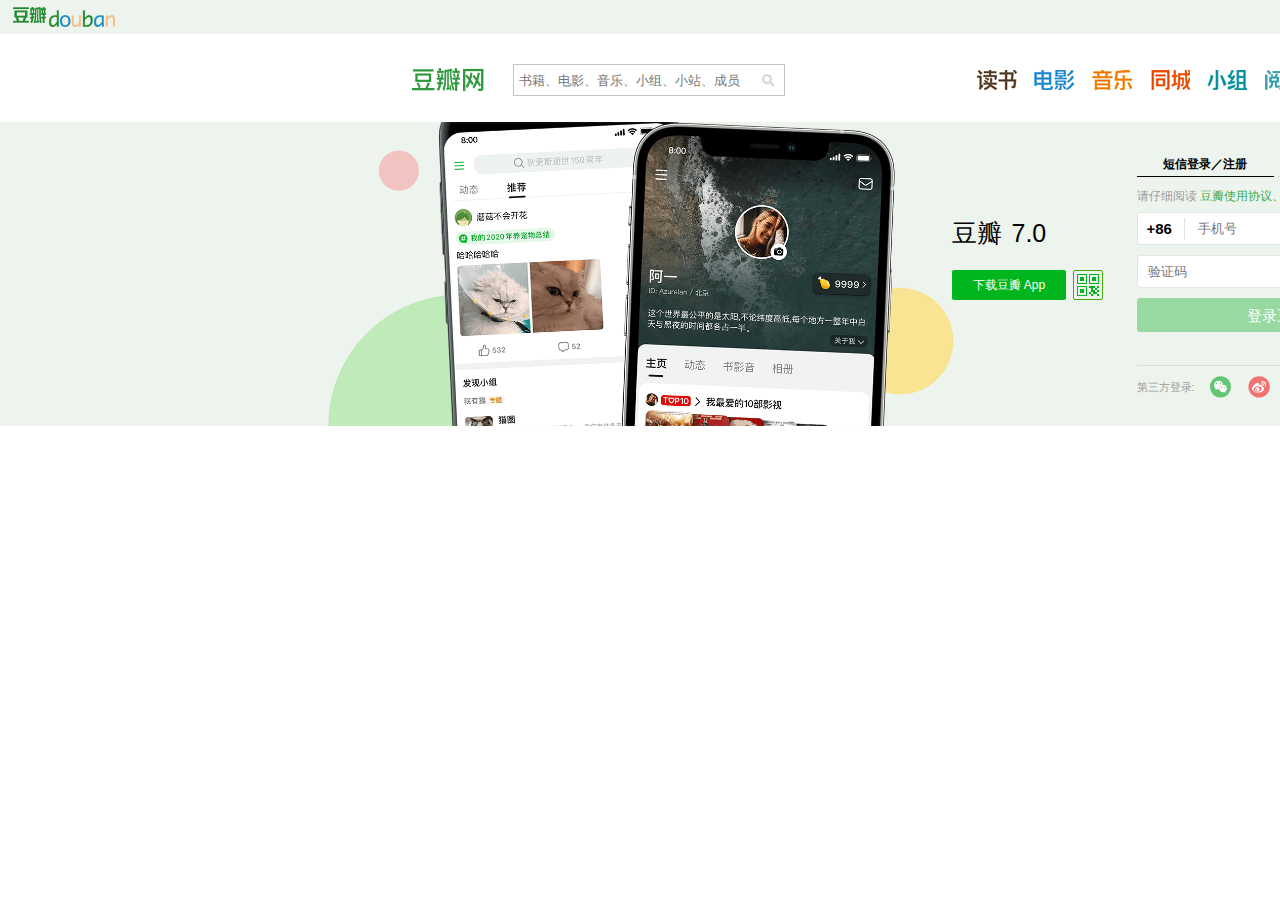
==== 项目/豆瓣首页/index.html @ 43b9331f "moved location of project files" ====
<!DOCTYPE html>
<html lang="en">
<head>
    <meta charset="UTF-8">
    <meta name="viewport" content="width=device-width, initial-scale=1.0">
    <title>豆瓣</title>
    <link rel="stylesheet" href="./css/reset.css">
    <link rel="stylesheet" href="./css/index.css">
    <link rel="icon" type="image/x-icon" href="./favicon.ico">
</head>
<body>
    <!-- header banner -->
    <header class="header clearfix">
        <div class="title-container">
            <h1 class="title">
                <span class="page-title">豆瓣</span>
                <a href=""></a>
            </h1>
        </div>

        <div class="utils">
            <div class="site-name"></div>

            <div class="searchbar">
                <form class="searchbox">
                    <input type="text" placeholder="书籍、电影、音乐、小组、小站、成员">
                    <button type="submit"></button>
                </form>
            </div>

            <div class="navbar">
                <nav class="nav">
                    <ul>
                        <li><a href="">读书</a></li>
                        <li><a href="">电影</a></li>
                        <li><a href="">音乐</a></li>
                        <li><a href="">同城</a></li>
                        <li><a href="">小组</a></li>
                        <li><a href="">阅读</a></li>
                        <li><a href="">FM</a></li>
                        <li><a href="">时间</a></li>
                        <li><a href="">豆品</a></li>
                    </ul>
                </nav>
            </div>
        </div>
    </header>
    
    <main class="main">
        <div class="accounts">
            <div class="container">
                <div class="entry input"> <!-- div.entry.input | div.entry.qr -->
                    <div class="login">
                        <div class="qrcode">
                            <header>
                                <a href="" class="">二维码登录</a>
                                <div class="toggle"></div>
                            </header>
                            <img src="./img/qr_login.png" alt="f">
                            <p>请打开豆瓣 App 扫一扫 或 <a>短信登录验证</a></p>
                        </div>
                        
                        <!-- choose selected -->
                        <a href="" class="selected sms login-method">短信登录／注册</a>
                        <a href="" class="pwd login-method">密码登录</a>
                        <div class="toggle"></div>

                        <form class="accounts-form">
                            <a href="" class="toc">请仔细阅读 <span>豆瓣使用协议、豆瓣个人信息保护政策</span></a>
                            
                            <div class="phone-container">
                                <input class="phone" type="text" placeholder="手机号">
                                <span>+86</span>
                            </div>

                            <div class="code-container">
                                <input type="text" class="code" placeholder="验证码">
                                <a class="get-code">获取验证码</a>
                            </div>

                            <button type="submit" class="submit"> <!-- submit.active | submit -->
                                登录豆瓣
                            </button>

                            <a href="" class="code-trouble">收不到验证码</a>
                        </form>

                        <span class="third-party-methods">第三方登录: </span>
                        <a href="" class="wechat third-party"></a>
                        <a href="" class="sina third-party"></a>
                    </div>
                </div>

                <div class="download">
                    <h2>豆瓣<span>7.0</span></h2>
                    <div class="download-buttons">
                        <a href="" class="download-link">下载豆瓣 App</a>
                        <span class="download-qr"></span>
                        <div class="download-info">
                            <img src="./img/download_qr_expand.png" alt="">
                            <p>iOS / Android 扫码直接下载</p>
                        </div>
                    </div>
                </div>
            </div>
        </div>
    </main>
</body>
</html>
---- 项目/豆瓣首页/css/index.css ----
body {
    font-family: Helvetica, Arial, "Hiragino Sans GB", "Microsoft YaHei", "WenQuanYi Micro Hei", sans-serif;
}

.clearfix::after {
    content: "";
    display: block;
    clear: both;
}

.header .title-container {
    background: rgb(237, 244, 237);
    padding: 7px 13px;
}

.header .title {
    width: 102px;
    height: 20px;
    background: url("../img/logo.png") no-repeat 0 0/contain;
}

.header .title .page-title {
    display: none;
}

.header .utils {
    margin: 25px 411.5px;
    width: 1080px;
    height: 32.891px;
    margin-top: 30px;
}

.header .utils > div {
    display: inline-block;
}

.header .utils .site-name {
    background: url("../img/sitename.png") no-repeat 0 0/contain;
    width: 73px;
    height: 24px;
    margin: 4px 24px 0 0;
}

.header .utils .searchbar {
    border: 1px solid #c3c3c3;
    width: 272px;
    height: 32px;
    box-sizing: border-box;
    vertical-align: top;
}

.header .utils .searchbar .searchbox {
    position: relative;
}

.header .utils .searchbar .searchbox input {
    width: 240px;
    border: none;
    font-size: 13px;
    height: 20px;
    padding: 5px;
}

.header .utils .searchbar .searchbox button {
    background: url("../img/search_button.png") no-repeat center center;
    width: 30px;
    height: 30px;    
    display: inline-block;
    position: absolute;
    top: 0;
    right: 0;
}

.header .utils .navbar {
    float: right;
    width: 514.75px;
    height: 21px;
    margin-top: 6px;
}

.header .utils .navbar .nav li {
    display: inline-block;
    margin-right: 13.5px;
    width: 39.7px;
    height: 20px;
}

.header .utils .navbar .nav li a {
    display: inline-block;
    width: 40px;
    height: 20px;
    text-indent: -999999px;
}

.header .utils .navbar .nav li:nth-child(1) a {
    background: url("../img/nav_options.png") no-repeat 0 0/cover;
}

.header .utils .navbar .nav li:nth-child(2) a {
    background: url("../img/nav_options.png") no-repeat -60px 0/cover;
}

.header .utils .navbar .nav li:nth-child(3) a {
    background: url("../img/nav_options.png") no-repeat -120px 0/cover;
}

.header .utils .navbar .nav li:nth-child(4) a {
    background: url("../img/nav_options.png") no-repeat -299px 0/cover;
}

.header .utils .navbar .nav li:nth-child(5) a {
    background: url("../img/nav_options.png") no-repeat -180px 0/cover;
}

.header .utils .navbar .nav li:nth-child(6) a {
    background: url("../img/nav_options_read.png") no-repeat 0 0/cover;
}

.header .utils .navbar .nav li:nth-child(7) a {
    background: url("../img/nav_options.png") no-repeat -241px 0/cover;
}

.header .utils .navbar .nav li:nth-child(8) a {
    background: url("../img/nav_options_time.png") no-repeat 0 0/cover;
}

.header .utils .navbar .nav li:nth-child(9) a {
    width: 42px;
    background: url("../img/nav_options.png") no-repeat -421px 0/cover;
}

.main .accounts {
    background: url("../img/login_banner.jpg") no-repeat calc(50% - 305px) top/contain #edf4ed;
    width: 1903px;
    height: 304px;
}

.main .accounts > .container {
    width: 950px;
    height: 304px;
    margin: 0 auto;
    position: relative;
}

.main .accounts .container .entry {
    width: 300px;
    height: 300px;
    float: right;
    box-sizing: border-box;
    padding: 30px 10px;
    position: relative;
}

.main .accounts .container .entry .toggle {
    background: url("[data-uri]") no-repeat 0 0/contain;
    width: 30px;
    height: 30px;
    position: absolute;
    top: 10px;
    right: 10px;
    cursor: pointer;
}

.main .accounts .container .entry.qr .toggle {
    background-image: url("[data-uri]");
}

.main .accounts .container .entry .toggle:hover::before {
    content: "扫码登录";
    width: 53px;
    background: #f5faf9;
    border: 1px solid rgba(66,189,86,.3);
    border-radius: 3px;
    color: #666;
    font-size: 13px;
    height: 20px;
    line-height: 20px;
    padding: 3px 5px;
    position: absolute;
    right: 50px;
    top: 0;
}

.main .accounts .container .entry .toggle:hover::after {
    content: "";
    background: #f5faf9;
    border-right: 1px solid rgba(66,189,86,.3);
    border-top: 1px solid rgba(66,189,86,.3);
    height: 10px;
    position: absolute;
    right: 44px;
    top: 8px;
    transform: rotate(45deg);
    width: 10px;
}

.main .accounts .container .entry .login .login-method {
    font-size: 12px;
    line-height: 24px;
    display: inline-block;
    width: 137.5px;
    height: 24px;
    text-align: center;
    color: rgb(155, 155, 155);
    border-bottom: 1px solid rgb(219, 219, 219);
}

.main .accounts .container .entry .login .login-method.selected {
    font-weight: 600;
    color: black;
    border-color: black;
}

.main .accounts .container .entry .login .accounts-form {
    margin-top: 10px;
    border-bottom: 1px solid #ddd;
    margin-bottom: 10px;
}

.main .accounts .container .entry .login .accounts-form > * {
    margin-bottom: 10px;
}

.main .accounts .container .entry .login .accounts-form .toc {
    font-size: 12px;
    color: rgb(155, 155, 155);
    display: inline-block;
}

.main .accounts .container .entry .login .accounts-form .toc span {
    color: rgb(65, 172, 82);
}

.main .accounts .container .entry .login .accounts-form .phone-container,
.main .accounts .container .entry .login .accounts-form .code-container {
    position: relative;
}

.main .accounts .container .entry .login .accounts-form input {
    width: 280px;
    height: 33px;
    box-sizing: border-box;
    border: 1px solid #e4e6e5;
    border-radius: 3px;
}

.main .accounts .container .entry .login .accounts-form .phone-container .phone {
    padding: 8px 40px 8px 60px;
}

.main .accounts .container .entry .login .accounts-form .phone-container span {
    font-weight: 700;
    font-size: 15px;
    font-family: Helvetica, Arial, "Hiragino Sans GB", "Microsoft YaHei", "WenQuanYi Micro Hei", sans-serif;
    position: absolute;
    top: 9px;
    left: 10px;
}

.main .accounts .container .entry .login .accounts-form .phone-container span::after {
    content: "";
    position: absolute;
    border-right: 1px solid #dfdfdf;
    right: -13px;
    top: -3px;
    height: 22px;
}

.main .accounts .container .entry .login .accounts-form .code-container .code {
    padding: 8px 10px;
}

.main .accounts .container .entry .login .accounts-form .code-container a {
    color: rgb(65, 172, 82);
    font-size: 13px;
    cursor: pointer;
    position: absolute;
    top: 10px;
    right: 10px;
}

.main .accounts .container .entry .login .accounts-form .submit {
    display: block;
    height: 34px;
    line-height: 34px;
    background-color: rgba(66,189,86,.5);
    color: #fff;
    border-radius: 3px;
    box-sizing: border-box;
    width: 100%;
    font-size: 15px;
}

.main .accounts .container .entry .login .accounts-form .code-trouble {
    display: block;
    text-align: right;
    font-size: 13px;
    color: rgb(65, 172, 82);
}

.main .accounts .container .entry .login .login-method.pwd.selected~.accounts-form .toc {
    text-align: right;
    width: 100%;
}

.main .accounts .container .entry .login .login-method.pwd.selected~.accounts-form .phone-container span {
    display: none;
}

.main .accounts .container .entry .login .login-method.pwd.selected~.accounts-form .phone-container .phone {
    padding: 8px 10px;
}

.main .accounts .container .entry .login .third-party {
    height: 22px;
    margin: 0 0 0 12px;
    width: 22px;
    display: inline-block;
    vertical-align: middle;
}

.main .accounts .container .entry .login .third-party-methods {
    color: #9b9b9b;
    font-size: 11px;
}

.main .accounts .container .entry .login .wechat {
    background: url("data:image/svg+xml;charset=utf-8,%3Csvg width='36' height='37' xmlns='http://www.w3.org/2000/svg'%3E%3Cg transform='translate(-.015 .266)' fill='none' fill-rule='evenodd'%3E%3Ccircle fill='%2364C574' cx='18' cy='18' r='18'/%3E%3Cpath d='M20.062 18c-.48 0-.962.529-.962 1.18 0 .53.481 1.06.962 1.06.722 0 1.238-.53 1.238-1.06 0-.651-.516-1.18-1.238-1.18m-1.99-4.481c.628 0 1.028-.449 1.028-1.121 0-.705-.4-1.12-1.029-1.12-.6 0-1.171.415-1.171 1.12 0 .672.572 1.12 1.171 1.12m-3.385 9.02c-1.001 0-1.732-.182-2.68-.486l-2.733 1.55.786-2.613C8.136 19.469 7 17.553 7 15.212c0-4.134 3.464-7.295 7.686-7.295 3.736 0 7.065 2.493 7.714 6.019a3.348 3.348 0 0 0-.73-.091c-3.682 0-6.523 3.1-6.523 6.84 0 .638.081 1.215.216 1.823-.216.03-.46.03-.677.03m11.597 3.345.549 2.2-2.086-1.314c-.796.183-1.564.459-2.36.459-3.677 0-6.586-2.812-6.586-6.296 0-3.482 2.909-6.293 6.586-6.293 3.485 0 6.614 2.811 6.614 6.293 0 1.956-1.18 3.697-2.717 4.951M11.498 11.278c-.585 0-1.198.415-1.198 1.12 0 .672.613 1.12 1.198 1.12.556 0 1.002-.448 1.002-1.12 0-.705-.446-1.12-1.002-1.12M24.478 18c-.524 0-.978.529-.978 1.18 0 .53.454 1.06.977 1.06.699 0 1.223-.53 1.223-1.06 0-.651-.524-1.18-1.223-1.18' fill='%23FFF'/%3E%3C/g%3E%3C/svg%3E") no-repeat 0 0/contain;
}

.main .accounts .container .entry .login .sina {
    background: url("data:image/svg+xml;charset=utf-8,%3Csvg width='37' height='37' xmlns='http://www.w3.org/2000/svg'%3E%3Cg transform='translate(.41 .266)' fill='none' fill-rule='evenodd'%3E%3Ccircle fill='%23F27272' cx='18.306' cy='18' r='18'/%3E%3Cpath d='M23.94 17.803c-.268-.055-.442-.138-.521-.248-.08-.11-.094-.21-.04-.303l.08-.137a.326.326 0 0 0 .054-.083c.018-.037.054-.115.107-.235.053-.119.093-.238.12-.357.028-.12.05-.267.067-.441.017-.175.013-.34-.014-.496a2.16 2.16 0 0 0-.16-.51 1.706 1.706 0 0 0-.335-.496c-.25-.257-.576-.423-.977-.496a3.536 3.536 0 0 0-1.203-.014c-.401.064-.78.146-1.137.247-.356.101-.65.198-.882.29l-.347.165a3.298 3.298 0 0 1-.442.11.493.493 0 0 1-.268-.014.707.707 0 0 1-.147-.083c-.035-.027-.049-.091-.04-.193.008-.1.017-.188.026-.261.01-.074.032-.189.067-.345.035-.156.062-.28.08-.372 0-.22-.013-.427-.04-.62a3.094 3.094 0 0 0-.174-.646 1.39 1.39 0 0 0-.387-.579 1.976 1.976 0 0 0-.642-.357c-.259-.092-.593-.12-1.003-.083a5.73 5.73 0 0 0-1.391.33 8.485 8.485 0 0 0-1.899.978c-.642.43-1.199.88-1.671 1.35-.473.467-.905.922-1.298 1.362-.392.441-.696.8-.91 1.075l-.294.44c-.588.79-1.025 1.58-1.31 2.37-.286.79-.42 1.386-.402 1.79v.578c.108.882.37 1.671.79 2.37.418.697.917 1.262 1.497 1.693a8.61 8.61 0 0 0 2.046 1.102c.785.303 1.538.524 2.26.661a19.33 19.33 0 0 0 2.287.29c1.32.11 2.689.004 4.106-.317a12.208 12.208 0 0 0 3.958-1.667c1.222-.79 2.082-1.735 2.581-2.837.303-.643.46-1.249.468-1.818.01-.57-.084-1.033-.28-1.391a3.519 3.519 0 0 0-.763-.95 3.79 3.79 0 0 0-.882-.607 2.959 2.959 0 0 0-.735-.247v.002Zm-8.157 8.566c-1.926.092-3.562-.294-4.908-1.157-1.345-.863-2.018-1.956-2.018-3.278 0-1.304.668-2.428 2.006-3.374 1.337-.945 2.977-1.464 4.92-1.556 1.944-.093 3.584.238 4.922.991 1.337.753 2.006 1.782 2.006 3.085 0 1.322-.682 2.511-2.047 3.567-1.364 1.056-2.99 1.63-4.88 1.721l-.001.001Zm-.776-7.63c-.516.055-.98.18-1.39.372-.41.193-.731.413-.963.661a4.203 4.203 0 0 0-.589.799 3.1 3.1 0 0 0-.335.84 5.436 5.436 0 0 0-.12.757c-.019.229-.027.408-.027.536l.027.22v.111c0 .055.018.165.054.33.036.166.085.317.147.455.062.138.165.29.307.455.143.165.312.303.509.414 1.177.587 2.273.766 3.29.536a4.134 4.134 0 0 0 2.46-1.583c.25-.313.415-.698.494-1.158.08-.46.062-.923-.053-1.39a3.584 3.584 0 0 0-.602-1.281c-.285-.386-.709-.685-1.27-.896-.562-.21-1.208-.27-1.94-.179l.001.001Zm-.962 5.207a1.191 1.191 0 0 1-.575-.042 2.886 2.886 0 0 1-.241-.096.553.553 0 0 1-.2-.151 2.824 2.824 0 0 1-.147-.194.848.848 0 0 1-.148-.482c0-.202.054-.4.161-.592.108-.193.255-.358.442-.496s.396-.217.628-.235c.16-.018.316-.013.468.014.152.028.281.074.388.138.107.064.2.137.28.22a.73.73 0 0 1 .174.29c.036.11.054.229.054.357 0 .202-.058.395-.173.579-.116.183-.272.339-.469.467-.196.13-.41.203-.641.22l-.001.003Zm2.273-1.984a.58.58 0 0 1-.388.125c-.134-.01-.227-.069-.28-.18l-.055-.11a.256.256 0 0 1-.026-.11v-.11c0-.055.009-.101.026-.137l.054-.11a.175.175 0 0 1 .08-.083l.081-.11c.143-.111.28-.157.414-.138a.34.34 0 0 1 .281.22.35.35 0 0 1 .067.248.693.693 0 0 1-.08.262 1.048 1.048 0 0 1-.174.234Zm9.494-5.757a.548.548 0 0 0 .295-.083.677.677 0 0 0 .214-.206.727.727 0 0 0 .107-.262c.017-.018.026-.046.026-.082.214-2.094-.499-3.288-2.14-3.582a3.671 3.671 0 0 0-1.337-.027.534.534 0 0 0-.321.096.857.857 0 0 0-.228.248.645.645 0 0 0 .094.784.615.615 0 0 0 .455.193c1.391-.33 2.14.129 2.247 1.378.036.312.018.606-.054.881 0 .184.062.34.187.468a.614.614 0 0 0 .454.193l.001.001Zm-3.61-7.657c-.018 0-.036.01-.054.028l-.027.055-.026.028a.87.87 0 0 0-.482.344.952.952 0 0 0-.188.565c0 .276.09.505.268.689a.867.867 0 0 0 .642.275h.08a.6.6 0 0 0 .121-.027 1.36 1.36 0 0 1 .2-.041c.071-.01.147-.028.228-.056.081-.027.152-.055.214-.083.062-.027.182-.041.361-.041.18 0 .398.014.656.041.258.028.543.097.856.207.312.11.624.247.936.413.311.166.623.395.936.688.313.294.585.633.816 1.02.464 1.083.553 2.13.268 3.14a.125.125 0 0 1-.014.055.922.922 0 0 0-.04.138 6.06 6.06 0 0 1-.054.206 2.565 2.565 0 0 0-.054.248c-.018.1-.026.187-.026.261 0 .165.044.303.133.414.09.11.2.188.335.234.134.046.29.069.468.069.499 0 .793-.313.882-.937.214-.716.334-1.4.361-2.052.027-.652-.017-1.225-.133-1.721a5.635 5.635 0 0 0-.521-1.391 4.656 4.656 0 0 0-.803-1.102 6.562 6.562 0 0 0-1.017-.827 6.687 6.687 0 0 0-1.083-.592 7.157 7.157 0 0 0-1.084-.358c-.784-.184-1.836-.147-3.155.11Z' fill='%23FFF'/%3E%3C/g%3E%3C/svg%3E") no-repeat 0 0/contain;
}

.main .accounts .container .entry.input .qrcode {
    display: none;
}

.main .accounts .container .entry.qr .login * {
    display: none;
}

.main .accounts .container .entry.qr .qrcode {
    display: block;
    width: 280px;
    height: 240px;
}

.main .accounts .container .entry.qr .qrcode * {
    display: block;
}

.main .accounts .container .entry.qr .qrcode header {
    margin-bottom: 10px;
    display: block;
    border-bottom: 1px solid #ddd;
}

.main .accounts .container .entry.qr .qrcode a {
    display: inline-block;
    font-size: 12px;
    font-weight: 600;
    width: 140px;
    height: 24px;
    line-height: 24px;
}

.main .accounts .container .entry.qr .qrcode img {
    width: 170px;
    height: 170px;
    margin: 0 auto;
    margin-top: 20px;
}

.main .accounts .container .entry.qr .qrcode p {
    height: 19.5px;
    line-height: 1.5;
    font-size: 13px;
    background-color: rgba(0, 0, 0, 0.08);
    color: rgb(73, 73, 73);
    padding: 3px 10px;
    border-radius: 12px;
    width: 233px;
    margin: 0 auto;
    margin-top: 10px;
}

.main .accounts .container .entry.qr .qrcode p a {
    color: rgb(65, 172, 82);
    display: inline;
    font-size: 13px;
    font-weight: 400;
}

.main .accounts .container .download {
    position: absolute;
    top: 0;
    bottom: 0;
    height: 120px;
    margin: auto 0 auto 475px;
}

.main .accounts .container .download h2 {
    font-size: 25px;
    margin: 7px 0;
    margin-bottom: 24px;
}

.main .accounts .container .download h2 span {
    margin-left: 10px;
}

.main .accounts .container .download .download-buttons a {
    padding: 8px 21px;
    font-size: 12px;
    color: #fff;
    background: rgb(0, 181, 29);
    border-radius: 2px;
    line-height: 12px;
    margin-right: 2px;
}

.main .accounts .container .download .download-buttons .download-qr {
    background: url("../img/download_qr.png") no-repeat 0 0/contain;
    width: 28px;
    height: 28px;
    display: inline-block;
    vertical-align: middle;
    border: 1px solid #48aa0d;
    border-radius: 2px;
    
}

.main .accounts .container .download .download-buttons .download-qr+.download-info {
    display: none;
}

.main .accounts .container .download .download-buttons .download-qr {
    position: relative;
}

.main .accounts .container .download .download-buttons .download-qr:hover+.download-info {
    display: block;
    position: absolute;
    top: 0;
    left: 0;
}

.main .accounts .container .download .download-buttons .download-qr:hover+.download-info img {
    width: 160px;
    height: 160px;
}
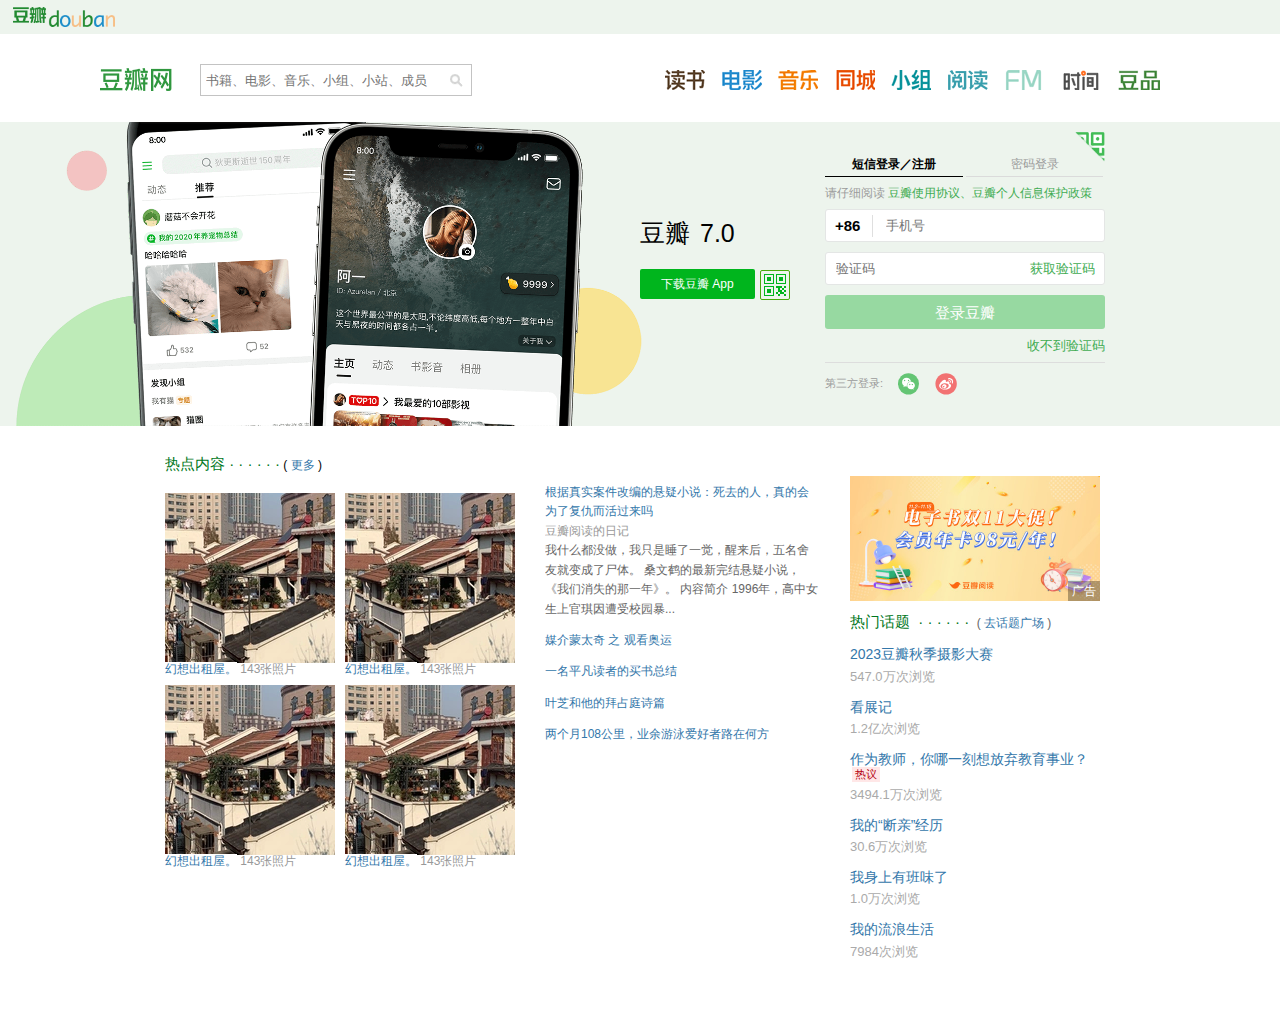
==== commit d6b4dbf8: "complete hot topics section" ====
--- a/项目/豆瓣首页/index.html
+++ b/项目/豆瓣首页/index.html
@@ -1,5 +1,6 @@
 <!DOCTYPE html>
 <html lang="en">
+
 <head>
     <meta charset="UTF-8">
     <meta name="viewport" content="width=device-width, initial-scale=1.0">
@@ -8,6 +9,7 @@
     <link rel="stylesheet" href="./css/index.css">
     <link rel="icon" type="image/x-icon" href="./favicon.ico">
 </head>
+
 <body>
     <!-- header banner -->
     <header class="header clearfix">
@@ -45,11 +47,12 @@
             </div>
         </div>
     </header>
-    
+
     <main class="main">
-        <div class="accounts">
+        <section class="accounts">
             <div class="container">
-                <div class="entry input"> <!-- div.entry.input | div.entry.qr -->
+                <div class="entry input">
+                    <!-- div.entry.input | div.entry.qr -->
                     <div class="login">
                         <div class="qrcode">
                             <header>
@@ -59,7 +62,7 @@
                             <img src="./img/qr_login.png" alt="f">
                             <p>请打开豆瓣 App 扫一扫 或 <a>短信登录验证</a></p>
                         </div>
-                        
+
                         <!-- choose selected -->
                         <a href="" class="selected sms login-method">短信登录／注册</a>
                         <a href="" class="pwd login-method">密码登录</a>
@@ -67,7 +70,7 @@
 
                         <form class="accounts-form">
                             <a href="" class="toc">请仔细阅读 <span>豆瓣使用协议、豆瓣个人信息保护政策</span></a>
-                            
+
                             <div class="phone-container">
                                 <input class="phone" type="text" placeholder="手机号">
                                 <span>+86</span>
@@ -78,7 +81,8 @@
                                 <a class="get-code">获取验证码</a>
                             </div>
 
-                            <button type="submit" class="submit"> <!-- submit.active | submit -->
+                            <button type="submit" class="submit">
+                                <!-- submit.active | submit -->
                                 登录豆瓣
                             </button>
 
@@ -95,15 +99,121 @@
                     <h2>豆瓣<span>7.0</span></h2>
                     <div class="download-buttons">
                         <a href="" class="download-link">下载豆瓣 App</a>
-                        <span class="download-qr"></span>
-                        <div class="download-info">
-                            <img src="./img/download_qr_expand.png" alt="">
-                            <p>iOS / Android 扫码直接下载</p>
+                        <div class="download-qr">
+                            <div class="download-info">
+                                <img src="./img/download_qr_expand.png" alt="">
+                                <p>iOS / Android 扫码直接下载</p>
+                            </div>
                         </div>
                     </div>
                 </div>
             </div>
-        </div>
+        </section>
+
+        <section class="hot clearfix">
+            <div class="sidebar">
+                <div class="ad-container">
+                    <img class="ad" src="./img/hot_ad.jpg" alt="">
+                    <span>广告</span>
+                </div>
+
+                <div class="hot-topics">
+                    <h2 class="title">
+                        热门话题 &nbsp;·&nbsp;·&nbsp;·&nbsp;·&nbsp;·&nbsp;·
+                        <span>&nbsp;( <a href="">去话题广场</a> ) </span>
+                    </h2>
+
+                    <ul class="topics">
+                        <li class="topic">
+                            <a href="">2023豆瓣秋季摄影大赛</a>
+                            <span>热议</span>
+                            <aside>547.0万次浏览</aside>
+                        </li>
+                        <li class="topic">
+                            <a href="">看展记</a>
+                            <span>热议</span>
+                            <aside>1.2亿次浏览</aside>
+                        </li>
+                        <li class="topic active">
+                            <a href="">作为教师，你哪一刻想放弃教育事业？</a>
+                            <span>热议</span>
+                            <aside>3494.1万次浏览</aside>
+                        </li>
+                        <li class="topic">
+                            <a href="">我的“断亲”经历</a>
+                            <span>热议</span>
+                            <aside>30.6万次浏览</aside>
+                        </li>
+                        <li class="topic">
+                            <a href="">我身上有班味了</a>
+                            <span>热议</span>
+                            <aside>1.0万次浏览</aside>
+                        </li>
+                        <li class="topic">
+                            <a href="">我的流浪生活</a>
+                            <span>热议</span>
+                            <aside>7984次浏览</aside>
+                        </li>
+                    </ul>
+                </div>
+            </div>
+
+            <main class="main">
+                <header class="title">
+                    <h2>热点内容 · · · · · ·</h2>
+                    <span>( <a href="">更多</a> )</span>
+                </header>
+
+                <div class="album">
+                    <div class="display-item">
+                        <a href="">
+                            <img class="image" src="./img/hot-1.webp" alt="">
+                        </a>
+                        <a href="">幻想出租屋。</a>
+                        <span class="album-size">143张照片</span>
+                    </div>
+
+                    <div class="display-item">
+                        <a href="">
+                            <img class="image" src="./img/hot-1.webp" alt="">
+                        </a>
+                        <a href="">幻想出租屋。</a>
+                        <span class="album-size">143张照片</span>
+                    </div>
+
+                    <div class="display-item">
+                        <a href="">
+                            <img class="image" src="./img/hot-1.webp" alt="">
+                        </a>
+                        <a href="">幻想出租屋。</a>
+                        <span class="album-size">143张照片</span>
+                    </div>
+
+                    <div class="display-item">
+                        <a href="">
+                            <img class="image" src="./img/hot-1.webp" alt="">
+                        </a>
+                        <a href="">幻想出租屋。</a>
+                        <span class="album-size">143张照片</span>
+                    </div>
+                </div>
+
+                <div class="notes">
+                    <a class="title" href="">根据真实案件改编的悬疑小说：死去的人，真的会为了复仇而活过来吗</a>
+                    <aside class="subtitle">豆瓣阅读的日记</aside>
+                    <p class="content-preview">
+                        我什么都没做，我只是睡了一觉，醒来后，五名舍友就变成了尸体。 桑文鹤的最新完结悬疑小说，《我们消失的那一年》。 内容简介 1996年，高中女生上官琪因遭受校园暴...
+                    </p>
+                    <ul>
+                        <li><a href="">媒介蒙太奇 之 观看奥运</a></li>
+                        <li><a href="">一名平凡读者的买书总结</a></li>
+                        <li><a href="">叶芝和他的拜占庭诗篇</a></li>
+                        <li><a href="">两个月108公里，业余游泳爱好者路在何方</a></li>
+                    </ul>
+                </div>
+            </main>
+        </section>
     </main>
 </body>
-</html>
+
+</html>--- a/项目/豆瓣首页/css/index.css
+++ b/项目/豆瓣首页/css/index.css
@@ -1,5 +1,10 @@
+@import url("./header.css");
+@import url("./login\ banner.css");
+@import url("./hot.css");
+
 body {
     font-family: Helvetica, Arial, "Hiragino Sans GB", "Microsoft YaHei", "WenQuanYi Micro Hei", sans-serif;
+    font-size: 12px;
 }
 
 .clearfix::after {
@@ -8,445 +13,6 @@
     clear: both;
 }
 
-.header .title-container {
-    background: rgb(237, 244, 237);
-    padding: 7px 13px;
+a:link {
+    color: #37a;
 }
-
-.header .title {
-    width: 102px;
-    height: 20px;
-    background: url("../img/logo.png") no-repeat 0 0/contain;
-}
-
-.header .title .page-title {
-    display: none;
-}
-
-.header .utils {
-    margin: 25px 411.5px;
-    width: 1080px;
-    height: 32.891px;
-    margin-top: 30px;
-}
-
-.header .utils > div {
-    display: inline-block;
-}
-
-.header .utils .site-name {
-    background: url("../img/sitename.png") no-repeat 0 0/contain;
-    width: 73px;
-    height: 24px;
-    margin: 4px 24px 0 0;
-}
-
-.header .utils .searchbar {
-    border: 1px solid #c3c3c3;
-    width: 272px;
-    height: 32px;
-    box-sizing: border-box;
-    vertical-align: top;
-}
-
-.header .utils .searchbar .searchbox {
-    position: relative;
-}
-
-.header .utils .searchbar .searchbox input {
-    width: 240px;
-    border: none;
-    font-size: 13px;
-    height: 20px;
-    padding: 5px;
-}
-
-.header .utils .searchbar .searchbox button {
-    background: url("../img/search_button.png") no-repeat center center;
-    width: 30px;
-    height: 30px;    
-    display: inline-block;
-    position: absolute;
-    top: 0;
-    right: 0;
-}
-
-.header .utils .navbar {
-    float: right;
-    width: 514.75px;
-    height: 21px;
-    margin-top: 6px;
-}
-
-.header .utils .navbar .nav li {
-    display: inline-block;
-    margin-right: 13.5px;
-    width: 39.7px;
-    height: 20px;
-}
-
-.header .utils .navbar .nav li a {
-    display: inline-block;
-    width: 40px;
-    height: 20px;
-    text-indent: -999999px;
-}
-
-.header .utils .navbar .nav li:nth-child(1) a {
-    background: url("../img/nav_options.png") no-repeat 0 0/cover;
-}
-
-.header .utils .navbar .nav li:nth-child(2) a {
-    background: url("../img/nav_options.png") no-repeat -60px 0/cover;
-}
-
-.header .utils .navbar .nav li:nth-child(3) a {
-    background: url("../img/nav_options.png") no-repeat -120px 0/cover;
-}
-
-.header .utils .navbar .nav li:nth-child(4) a {
-    background: url("../img/nav_options.png") no-repeat -299px 0/cover;
-}
-
-.header .utils .navbar .nav li:nth-child(5) a {
-    background: url("../img/nav_options.png") no-repeat -180px 0/cover;
-}
-
-.header .utils .navbar .nav li:nth-child(6) a {
-    background: url("../img/nav_options_read.png") no-repeat 0 0/cover;
-}
-
-.header .utils .navbar .nav li:nth-child(7) a {
-    background: url("../img/nav_options.png") no-repeat -241px 0/cover;
-}
-
-.header .utils .navbar .nav li:nth-child(8) a {
-    background: url("../img/nav_options_time.png") no-repeat 0 0/cover;
-}
-
-.header .utils .navbar .nav li:nth-child(9) a {
-    width: 42px;
-    background: url("../img/nav_options.png") no-repeat -421px 0/cover;
-}
-
-.main .accounts {
-    background: url("../img/login_banner.jpg") no-repeat calc(50% - 305px) top/contain #edf4ed;
-    width: 1903px;
-    height: 304px;
-}
-
-.main .accounts > .container {
-    width: 950px;
-    height: 304px;
-    margin: 0 auto;
-    position: relative;
-}
-
-.main .accounts .container .entry {
-    width: 300px;
-    height: 300px;
-    float: right;
-    box-sizing: border-box;
-    padding: 30px 10px;
-    position: relative;
-}
-
-.main .accounts .container .entry .toggle {
-    background: url("[data-uri]") no-repeat 0 0/contain;
-    width: 30px;
-    height: 30px;
-    position: absolute;
-    top: 10px;
-    right: 10px;
-    cursor: pointer;
-}
-
-.main .accounts .container .entry.qr .toggle {
-    background-image: url("[data-uri]");
-}
-
-.main .accounts .container .entry .toggle:hover::before {
-    content: "扫码登录";
-    width: 53px;
-    background: #f5faf9;
-    border: 1px solid rgba(66,189,86,.3);
-    border-radius: 3px;
-    color: #666;
-    font-size: 13px;
-    height: 20px;
-    line-height: 20px;
-    padding: 3px 5px;
-    position: absolute;
-    right: 50px;
-    top: 0;
-}
-
-.main .accounts .container .entry .toggle:hover::after {
-    content: "";
-    background: #f5faf9;
-    border-right: 1px solid rgba(66,189,86,.3);
-    border-top: 1px solid rgba(66,189,86,.3);
-    height: 10px;
-    position: absolute;
-    right: 44px;
-    top: 8px;
-    transform: rotate(45deg);
-    width: 10px;
-}
-
-.main .accounts .container .entry .login .login-method {
-    font-size: 12px;
-    line-height: 24px;
-    display: inline-block;
-    width: 137.5px;
-    height: 24px;
-    text-align: center;
-    color: rgb(155, 155, 155);
-    border-bottom: 1px solid rgb(219, 219, 219);
-}
-
-.main .accounts .container .entry .login .login-method.selected {
-    font-weight: 600;
-    color: black;
-    border-color: black;
-}
-
-.main .accounts .container .entry .login .accounts-form {
-    margin-top: 10px;
-    border-bottom: 1px solid #ddd;
-    margin-bottom: 10px;
-}
-
-.main .accounts .container .entry .login .accounts-form > * {
-    margin-bottom: 10px;
-}
-
-.main .accounts .container .entry .login .accounts-form .toc {
-    font-size: 12px;
-    color: rgb(155, 155, 155);
-    display: inline-block;
-}
-
-.main .accounts .container .entry .login .accounts-form .toc span {
-    color: rgb(65, 172, 82);
-}
-
-.main .accounts .container .entry .login .accounts-form .phone-container,
-.main .accounts .container .entry .login .accounts-form .code-container {
-    position: relative;
-}
-
-.main .accounts .container .entry .login .accounts-form input {
-    width: 280px;
-    height: 33px;
-    box-sizing: border-box;
-    border: 1px solid #e4e6e5;
-    border-radius: 3px;
-}
-
-.main .accounts .container .entry .login .accounts-form .phone-container .phone {
-    padding: 8px 40px 8px 60px;
-}
-
-.main .accounts .container .entry .login .accounts-form .phone-container span {
-    font-weight: 700;
-    font-size: 15px;
-    font-family: Helvetica, Arial, "Hiragino Sans GB", "Microsoft YaHei", "WenQuanYi Micro Hei", sans-serif;
-    position: absolute;
-    top: 9px;
-    left: 10px;
-}
-
-.main .accounts .container .entry .login .accounts-form .phone-container span::after {
-    content: "";
-    position: absolute;
-    border-right: 1px solid #dfdfdf;
-    right: -13px;
-    top: -3px;
-    height: 22px;
-}
-
-.main .accounts .container .entry .login .accounts-form .code-container .code {
-    padding: 8px 10px;
-}
-
-.main .accounts .container .entry .login .accounts-form .code-container a {
-    color: rgb(65, 172, 82);
-    font-size: 13px;
-    cursor: pointer;
-    position: absolute;
-    top: 10px;
-    right: 10px;
-}
-
-.main .accounts .container .entry .login .accounts-form .submit {
-    display: block;
-    height: 34px;
-    line-height: 34px;
-    background-color: rgba(66,189,86,.5);
-    color: #fff;
-    border-radius: 3px;
-    box-sizing: border-box;
-    width: 100%;
-    font-size: 15px;
-}
-
-.main .accounts .container .entry .login .accounts-form .code-trouble {
-    display: block;
-    text-align: right;
-    font-size: 13px;
-    color: rgb(65, 172, 82);
-}
-
-.main .accounts .container .entry .login .login-method.pwd.selected~.accounts-form .toc {
-    text-align: right;
-    width: 100%;
-}
-
-.main .accounts .container .entry .login .login-method.pwd.selected~.accounts-form .phone-container span {
-    display: none;
-}
-
-.main .accounts .container .entry .login .login-method.pwd.selected~.accounts-form .phone-container .phone {
-    padding: 8px 10px;
-}
-
-.main .accounts .container .entry .login .third-party {
-    height: 22px;
-    margin: 0 0 0 12px;
-    width: 22px;
-    display: inline-block;
-    vertical-align: middle;
-}
-
-.main .accounts .container .entry .login .third-party-methods {
-    color: #9b9b9b;
-    font-size: 11px;
-}
-
-.main .accounts .container .entry .login .wechat {
-    background: url("data:image/svg+xml;charset=utf-8,%3Csvg width='36' height='37' xmlns='http://www.w3.org/2000/svg'%3E%3Cg transform='translate(-.015 .266)' fill='none' fill-rule='evenodd'%3E%3Ccircle fill='%2364C574' cx='18' cy='18' r='18'/%3E%3Cpath d='M20.062 18c-.48 0-.962.529-.962 1.18 0 .53.481 1.06.962 1.06.722 0 1.238-.53 1.238-1.06 0-.651-.516-1.18-1.238-1.18m-1.99-4.481c.628 0 1.028-.449 1.028-1.121 0-.705-.4-1.12-1.029-1.12-.6 0-1.171.415-1.171 1.12 0 .672.572 1.12 1.171 1.12m-3.385 9.02c-1.001 0-1.732-.182-2.68-.486l-2.733 1.55.786-2.613C8.136 19.469 7 17.553 7 15.212c0-4.134 3.464-7.295 7.686-7.295 3.736 0 7.065 2.493 7.714 6.019a3.348 3.348 0 0 0-.73-.091c-3.682 0-6.523 3.1-6.523 6.84 0 .638.081 1.215.216 1.823-.216.03-.46.03-.677.03m11.597 3.345.549 2.2-2.086-1.314c-.796.183-1.564.459-2.36.459-3.677 0-6.586-2.812-6.586-6.296 0-3.482 2.909-6.293 6.586-6.293 3.485 0 6.614 2.811 6.614 6.293 0 1.956-1.18 3.697-2.717 4.951M11.498 11.278c-.585 0-1.198.415-1.198 1.12 0 .672.613 1.12 1.198 1.12.556 0 1.002-.448 1.002-1.12 0-.705-.446-1.12-1.002-1.12M24.478 18c-.524 0-.978.529-.978 1.18 0 .53.454 1.06.977 1.06.699 0 1.223-.53 1.223-1.06 0-.651-.524-1.18-1.223-1.18' fill='%23FFF'/%3E%3C/g%3E%3C/svg%3E") no-repeat 0 0/contain;
-}
-
-.main .accounts .container .entry .login .sina {
-    background: url("data:image/svg+xml;charset=utf-8,%3Csvg width='37' height='37' xmlns='http://www.w3.org/2000/svg'%3E%3Cg transform='translate(.41 .266)' fill='none' fill-rule='evenodd'%3E%3Ccircle fill='%23F27272' cx='18.306' cy='18' r='18'/%3E%3Cpath d='M23.94 17.803c-.268-.055-.442-.138-.521-.248-.08-.11-.094-.21-.04-.303l.08-.137a.326.326 0 0 0 .054-.083c.018-.037.054-.115.107-.235.053-.119.093-.238.12-.357.028-.12.05-.267.067-.441.017-.175.013-.34-.014-.496a2.16 2.16 0 0 0-.16-.51 1.706 1.706 0 0 0-.335-.496c-.25-.257-.576-.423-.977-.496a3.536 3.536 0 0 0-1.203-.014c-.401.064-.78.146-1.137.247-.356.101-.65.198-.882.29l-.347.165a3.298 3.298 0 0 1-.442.11.493.493 0 0 1-.268-.014.707.707 0 0 1-.147-.083c-.035-.027-.049-.091-.04-.193.008-.1.017-.188.026-.261.01-.074.032-.189.067-.345.035-.156.062-.28.08-.372 0-.22-.013-.427-.04-.62a3.094 3.094 0 0 0-.174-.646 1.39 1.39 0 0 0-.387-.579 1.976 1.976 0 0 0-.642-.357c-.259-.092-.593-.12-1.003-.083a5.73 5.73 0 0 0-1.391.33 8.485 8.485 0 0 0-1.899.978c-.642.43-1.199.88-1.671 1.35-.473.467-.905.922-1.298 1.362-.392.441-.696.8-.91 1.075l-.294.44c-.588.79-1.025 1.58-1.31 2.37-.286.79-.42 1.386-.402 1.79v.578c.108.882.37 1.671.79 2.37.418.697.917 1.262 1.497 1.693a8.61 8.61 0 0 0 2.046 1.102c.785.303 1.538.524 2.26.661a19.33 19.33 0 0 0 2.287.29c1.32.11 2.689.004 4.106-.317a12.208 12.208 0 0 0 3.958-1.667c1.222-.79 2.082-1.735 2.581-2.837.303-.643.46-1.249.468-1.818.01-.57-.084-1.033-.28-1.391a3.519 3.519 0 0 0-.763-.95 3.79 3.79 0 0 0-.882-.607 2.959 2.959 0 0 0-.735-.247v.002Zm-8.157 8.566c-1.926.092-3.562-.294-4.908-1.157-1.345-.863-2.018-1.956-2.018-3.278 0-1.304.668-2.428 2.006-3.374 1.337-.945 2.977-1.464 4.92-1.556 1.944-.093 3.584.238 4.922.991 1.337.753 2.006 1.782 2.006 3.085 0 1.322-.682 2.511-2.047 3.567-1.364 1.056-2.99 1.63-4.88 1.721l-.001.001Zm-.776-7.63c-.516.055-.98.18-1.39.372-.41.193-.731.413-.963.661a4.203 4.203 0 0 0-.589.799 3.1 3.1 0 0 0-.335.84 5.436 5.436 0 0 0-.12.757c-.019.229-.027.408-.027.536l.027.22v.111c0 .055.018.165.054.33.036.166.085.317.147.455.062.138.165.29.307.455.143.165.312.303.509.414 1.177.587 2.273.766 3.29.536a4.134 4.134 0 0 0 2.46-1.583c.25-.313.415-.698.494-1.158.08-.46.062-.923-.053-1.39a3.584 3.584 0 0 0-.602-1.281c-.285-.386-.709-.685-1.27-.896-.562-.21-1.208-.27-1.94-.179l.001.001Zm-.962 5.207a1.191 1.191 0 0 1-.575-.042 2.886 2.886 0 0 1-.241-.096.553.553 0 0 1-.2-.151 2.824 2.824 0 0 1-.147-.194.848.848 0 0 1-.148-.482c0-.202.054-.4.161-.592.108-.193.255-.358.442-.496s.396-.217.628-.235c.16-.018.316-.013.468.014.152.028.281.074.388.138.107.064.2.137.28.22a.73.73 0 0 1 .174.29c.036.11.054.229.054.357 0 .202-.058.395-.173.579-.116.183-.272.339-.469.467-.196.13-.41.203-.641.22l-.001.003Zm2.273-1.984a.58.58 0 0 1-.388.125c-.134-.01-.227-.069-.28-.18l-.055-.11a.256.256 0 0 1-.026-.11v-.11c0-.055.009-.101.026-.137l.054-.11a.175.175 0 0 1 .08-.083l.081-.11c.143-.111.28-.157.414-.138a.34.34 0 0 1 .281.22.35.35 0 0 1 .067.248.693.693 0 0 1-.08.262 1.048 1.048 0 0 1-.174.234Zm9.494-5.757a.548.548 0 0 0 .295-.083.677.677 0 0 0 .214-.206.727.727 0 0 0 .107-.262c.017-.018.026-.046.026-.082.214-2.094-.499-3.288-2.14-3.582a3.671 3.671 0 0 0-1.337-.027.534.534 0 0 0-.321.096.857.857 0 0 0-.228.248.645.645 0 0 0 .094.784.615.615 0 0 0 .455.193c1.391-.33 2.14.129 2.247 1.378.036.312.018.606-.054.881 0 .184.062.34.187.468a.614.614 0 0 0 .454.193l.001.001Zm-3.61-7.657c-.018 0-.036.01-.054.028l-.027.055-.026.028a.87.87 0 0 0-.482.344.952.952 0 0 0-.188.565c0 .276.09.505.268.689a.867.867 0 0 0 .642.275h.08a.6.6 0 0 0 .121-.027 1.36 1.36 0 0 1 .2-.041c.071-.01.147-.028.228-.056.081-.027.152-.055.214-.083.062-.027.182-.041.361-.041.18 0 .398.014.656.041.258.028.543.097.856.207.312.11.624.247.936.413.311.166.623.395.936.688.313.294.585.633.816 1.02.464 1.083.553 2.13.268 3.14a.125.125 0 0 1-.014.055.922.922 0 0 0-.04.138 6.06 6.06 0 0 1-.054.206 2.565 2.565 0 0 0-.054.248c-.018.1-.026.187-.026.261 0 .165.044.303.133.414.09.11.2.188.335.234.134.046.29.069.468.069.499 0 .793-.313.882-.937.214-.716.334-1.4.361-2.052.027-.652-.017-1.225-.133-1.721a5.635 5.635 0 0 0-.521-1.391 4.656 4.656 0 0 0-.803-1.102 6.562 6.562 0 0 0-1.017-.827 6.687 6.687 0 0 0-1.083-.592 7.157 7.157 0 0 0-1.084-.358c-.784-.184-1.836-.147-3.155.11Z' fill='%23FFF'/%3E%3C/g%3E%3C/svg%3E") no-repeat 0 0/contain;
-}
-
-.main .accounts .container .entry.input .qrcode {
-    display: none;
-}
-
-.main .accounts .container .entry.qr .login * {
-    display: none;
-}
-
-.main .accounts .container .entry.qr .qrcode {
-    display: block;
-    width: 280px;
-    height: 240px;
-}
-
-.main .accounts .container .entry.qr .qrcode * {
-    display: block;
-}
-
-.main .accounts .container .entry.qr .qrcode header {
-    margin-bottom: 10px;
-    display: block;
-    border-bottom: 1px solid #ddd;
-}
-
-.main .accounts .container .entry.qr .qrcode a {
-    display: inline-block;
-    font-size: 12px;
-    font-weight: 600;
-    width: 140px;
-    height: 24px;
-    line-height: 24px;
-}
-
-.main .accounts .container .entry.qr .qrcode img {
-    width: 170px;
-    height: 170px;
-    margin: 0 auto;
-    margin-top: 20px;
-}
-
-.main .accounts .container .entry.qr .qrcode p {
-    height: 19.5px;
-    line-height: 1.5;
-    font-size: 13px;
-    background-color: rgba(0, 0, 0, 0.08);
-    color: rgb(73, 73, 73);
-    padding: 3px 10px;
-    border-radius: 12px;
-    width: 233px;
-    margin: 0 auto;
-    margin-top: 10px;
-}
-
-.main .accounts .container .entry.qr .qrcode p a {
-    color: rgb(65, 172, 82);
-    display: inline;
-    font-size: 13px;
-    font-weight: 400;
-}
-
-.main .accounts .container .download {
-    position: absolute;
-    top: 0;
-    bottom: 0;
-    height: 120px;
-    margin: auto 0 auto 475px;
-}
-
-.main .accounts .container .download h2 {
-    font-size: 25px;
-    margin: 7px 0;
-    margin-bottom: 24px;
-}
-
-.main .accounts .container .download h2 span {
-    margin-left: 10px;
-}
-
-.main .accounts .container .download .download-buttons a {
-    padding: 8px 21px;
-    font-size: 12px;
-    color: #fff;
-    background: rgb(0, 181, 29);
-    border-radius: 2px;
-    line-height: 12px;
-    margin-right: 2px;
-}
-
-.main .accounts .container .download .download-buttons .download-qr {
-    background: url("../img/download_qr.png") no-repeat 0 0/contain;
-    width: 28px;
-    height: 28px;
-    display: inline-block;
-    vertical-align: middle;
-    border: 1px solid #48aa0d;
-    border-radius: 2px;
-    
-}
-
-.main .accounts .container .download .download-buttons .download-qr+.download-info {
-    display: none;
-}
-
-.main .accounts .container .download .download-buttons .download-qr {
-    position: relative;
-}
-
-.main .accounts .container .download .download-buttons .download-qr:hover+.download-info {
-    display: block;
-    position: absolute;
-    top: 0;
-    left: 0;
-}
-
-.main .accounts .container .download .download-buttons .download-qr:hover+.download-info img {
-    width: 160px;
-    height: 160px;
-}
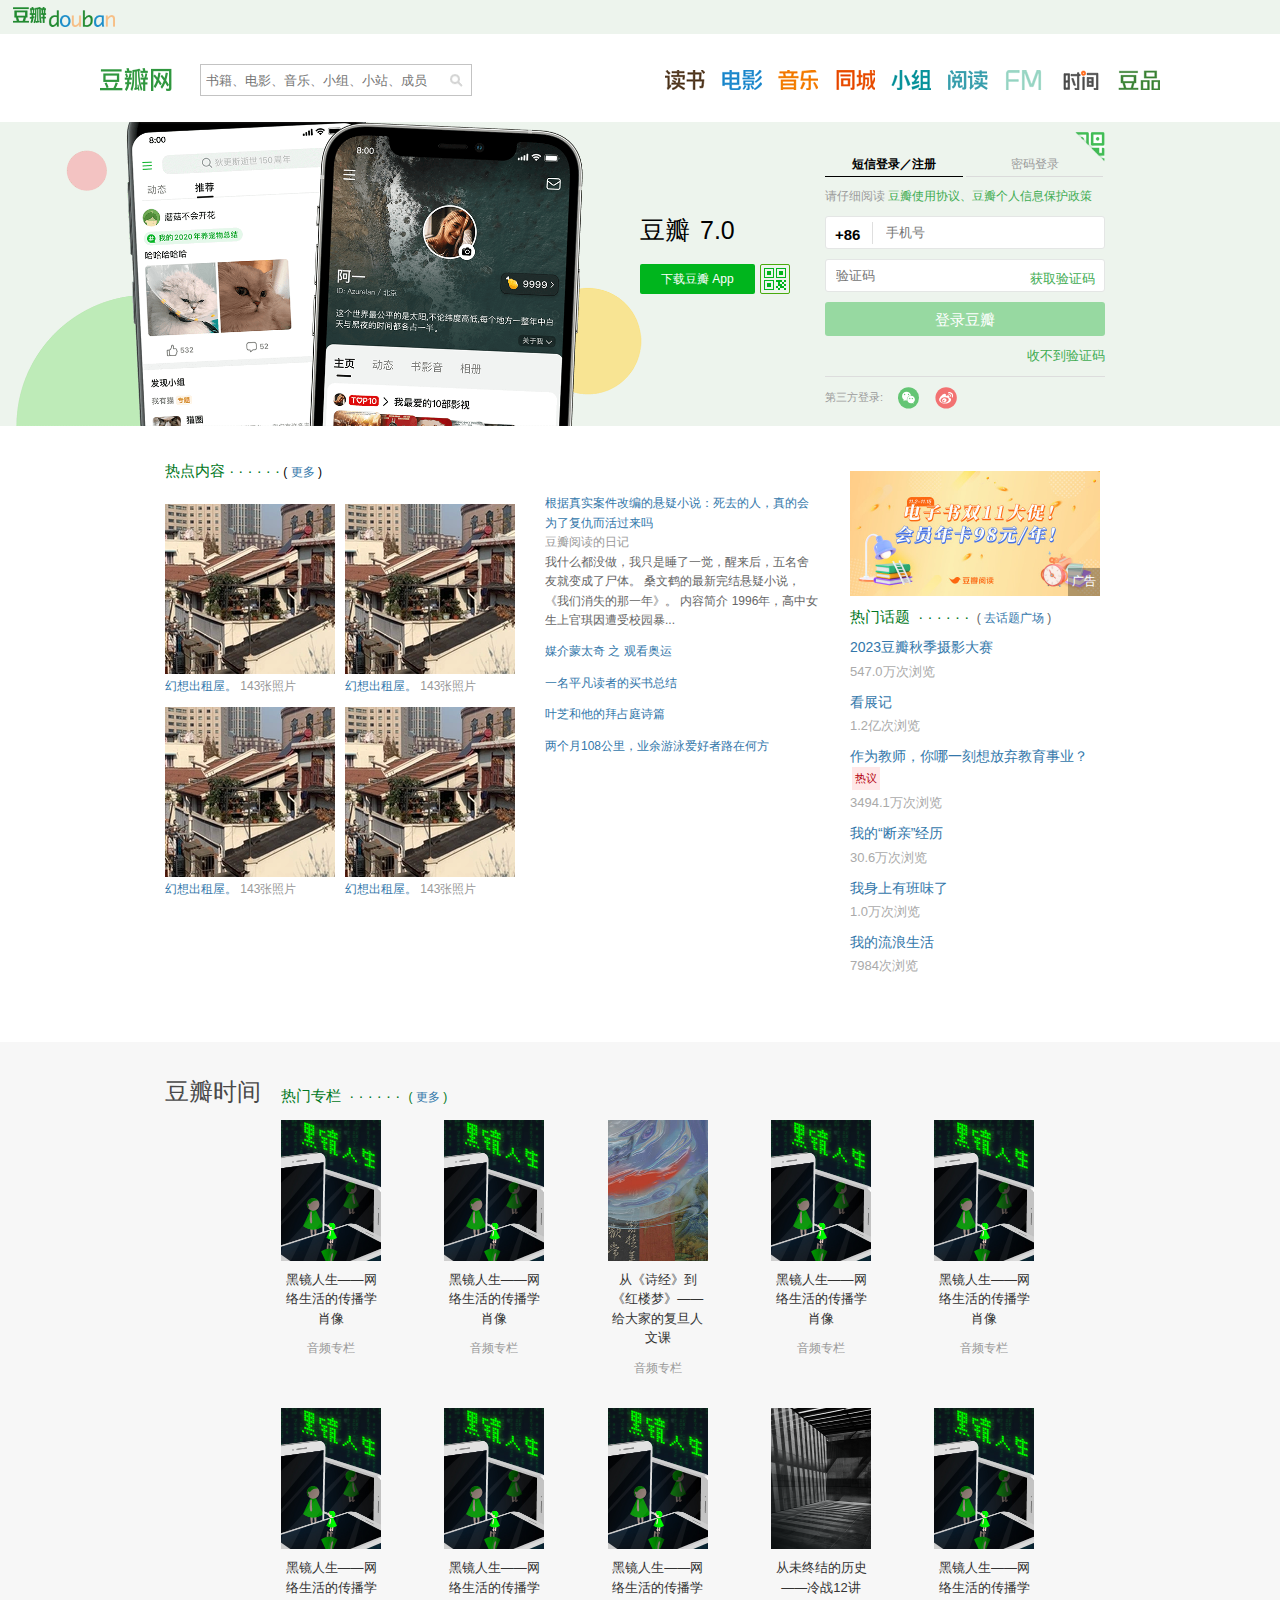
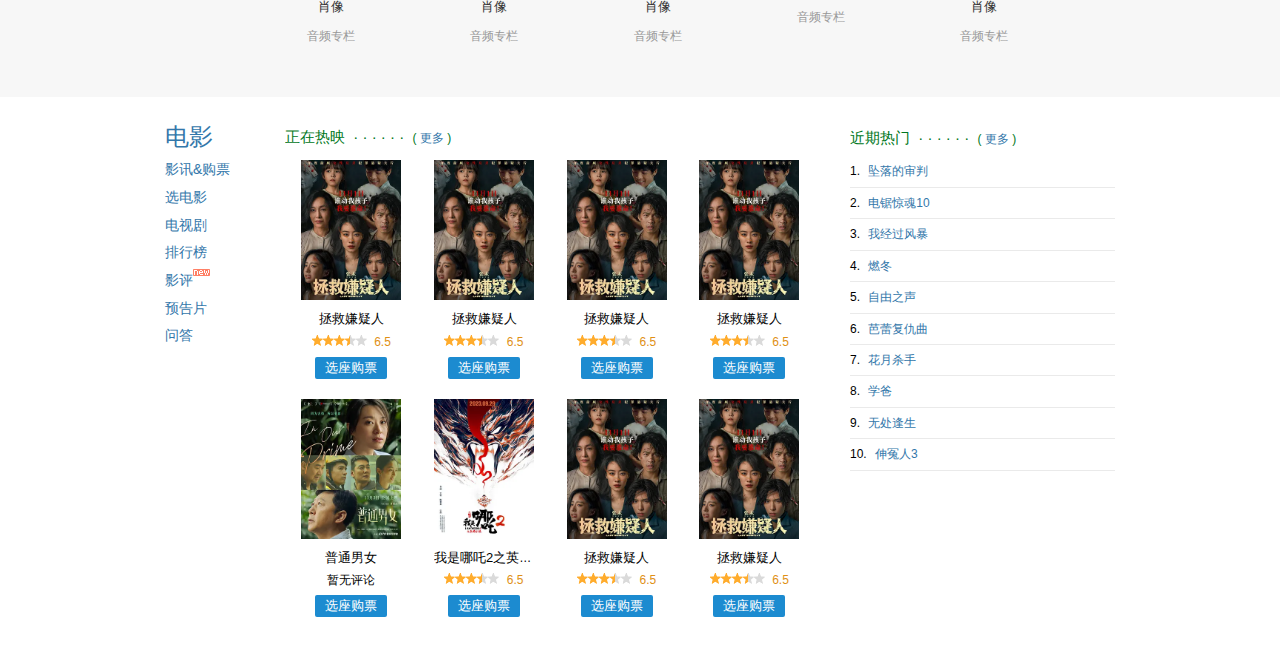
==== commit 7208f413: "compleed hot content, time, and movies" ====
--- a/项目/豆瓣首页/index.html
+++ b/项目/豆瓣首页/index.html
@@ -111,107 +111,371 @@
         </section>
 
         <section class="hot clearfix">
-            <div class="sidebar">
-                <div class="ad-container">
-                    <img class="ad" src="./img/hot_ad.jpg" alt="">
-                    <span>广告</span>
-                </div>
-
-                <div class="hot-topics">
+            <div class="container">
+                <div class="sidebar">
+                    <div class="ad-container">
+                        <img class="ad" src="./img/hot_ad.jpg" alt="">
+                        <span>广告</span>
+                    </div>
+
+                    <div class="hot-topics">
+                        <h2 class="title">
+                            热门话题 &nbsp;·&nbsp;·&nbsp;·&nbsp;·&nbsp;·&nbsp;·
+                            <span>&nbsp;( <a href="">去话题广场</a> ) </span>
+                        </h2>
+
+                        <ul class="topics">
+                            <li class="topic">
+                                <a href="">2023豆瓣秋季摄影大赛</a>
+                                <span>热议</span>
+                                <aside>547.0万次浏览</aside>
+                            </li>
+                            <li class="topic">
+                                <a href="">看展记</a>
+                                <span>热议</span>
+                                <aside>1.2亿次浏览</aside>
+                            </li>
+                            <li class="topic active">
+                                <a href="">作为教师，你哪一刻想放弃教育事业？</a>
+                                <span>热议</span>
+                                <aside>3494.1万次浏览</aside>
+                            </li>
+                            <li class="topic">
+                                <a href="">我的“断亲”经历</a>
+                                <span>热议</span>
+                                <aside>30.6万次浏览</aside>
+                            </li>
+                            <li class="topic">
+                                <a href="">我身上有班味了</a>
+                                <span>热议</span>
+                                <aside>1.0万次浏览</aside>
+                            </li>
+                            <li class="topic">
+                                <a href="">我的流浪生活</a>
+                                <span>热议</span>
+                                <aside>7984次浏览</aside>
+                            </li>
+                        </ul>
+                    </div>
+                </div>
+
+                <main class="main">
+                    <header class="title">
+                        <h2>热点内容 · · · · · ·</h2>
+                        <span>( <a href="">更多</a> )</span>
+                    </header>
+
+                    <div class="album">
+                        <div class="display-item">
+                            <a href="">
+                                <img class="image" src="./img/hot-1.webp" alt="">
+                            </a>
+                            <a href="">幻想出租屋。</a>
+                            <span class="album-size">143张照片</span>
+                        </div>
+
+                        <div class="display-item">
+                            <a href="">
+                                <img class="image" src="./img/hot-1.webp" alt="">
+                            </a>
+                            <a href="">幻想出租屋。</a>
+                            <span class="album-size">143张照片</span>
+                        </div>
+
+                        <div class="display-item">
+                            <a href="">
+                                <img class="image" src="./img/hot-1.webp" alt="">
+                            </a>
+                            <a href="">幻想出租屋。</a>
+                            <span class="album-size">143张照片</span>
+                        </div>
+
+                        <div class="display-item">
+                            <a href="">
+                                <img class="image" src="./img/hot-1.webp" alt="">
+                            </a>
+                            <a href="">幻想出租屋。</a>
+                            <span class="album-size">143张照片</span>
+                        </div>
+                    </div>
+
+                    <div class="notes">
+                        <a class="title" href="">根据真实案件改编的悬疑小说：死去的人，真的会为了复仇而活过来吗</a>
+                        <aside class="subtitle">豆瓣阅读的日记</aside>
+                        <p class="content-preview">
+                            我什么都没做，我只是睡了一觉，醒来后，五名舍友就变成了尸体。 桑文鹤的最新完结悬疑小说，《我们消失的那一年》。 内容简介 1996年，高中女生上官琪因遭受校园暴...
+                        </p>
+                        <ul>
+                            <li><a href="">媒介蒙太奇 之 观看奥运</a></li>
+                            <li><a href="">一名平凡读者的买书总结</a></li>
+                            <li><a href="">叶芝和他的拜占庭诗篇</a></li>
+                            <li><a href="">两个月108公里，业余游泳爱好者路在何方</a></li>
+                        </ul>
+                    </div>
+                </main>
+            </div>
+        </section>
+
+        <section class="time">
+            <div class="container">
+                <div class="section-title">
+                    <h2>
+                        <a href="">豆瓣时间</a>
+                    </h2>
+                </div>
+
+                <main class="main">
+                    <header class="title">
+                        <h2>
+                            热门专栏 &nbsp;·&nbsp;·&nbsp;·&nbsp;·&nbsp;·&nbsp;·
+                            &nbsp;<span>( <a href="">更多</a> )</span>
+                        </h2>
+                    </header>
+
+                    <div class="content">
+                        <ul>
+                            <li>
+                                <a href=""><img src="./img/time_item_poster.jpg" alt="" class="poster"></a>
+                                <a href="" class="item-name">黑镜人生——网络生活的传播学肖像</a>
+                                <aside class="item-type">音频专栏</aside>
+                            </li>
+
+                            <li>
+                                <a href=""><img src="./img/time_item_poster.jpg" alt="" class="poster"></a>
+                                <a href="" class="item-name">黑镜人生——网络生活的传播学肖像</a>
+                                <aside class="item-type">音频专栏</aside>
+                            </li>
+
+                            <li>
+                                <a href=""><img src="./img/time_item_poster_2.jpg" alt="" class="poster"></a>
+                                <a href="" class="item-name">从《诗经》到《红楼梦》——给大家的复旦人文课</a>
+                                <aside class="item-type">音频专栏</aside>
+                            </li>
+
+                            <li>
+                                <a href=""><img src="./img/time_item_poster.jpg" alt="" class="poster"></a>
+                                <a href="" class="item-name">黑镜人生——网络生活的传播学肖像</a>
+                                <aside class="item-type">音频专栏</aside>
+                            </li>
+
+                            <li>
+                                <a href=""><img src="./img/time_item_poster.jpg" alt="" class="poster"></a>
+                                <a href="" class="item-name">黑镜人生——网络生活的传播学肖像</a>
+                                <aside class="item-type">音频专栏</aside>
+                            </li>
+
+                            <li>
+                                <a href=""><img src="./img/time_item_poster.jpg" alt="" class="poster"></a>
+                                <a href="" class="item-name">黑镜人生——网络生活的传播学肖像</a>
+                                <aside class="item-type">音频专栏</aside>
+                            </li>
+
+                            <li>
+                                <a href=""><img src="./img/time_item_poster.jpg" alt="" class="poster"></a>
+                                <a href="" class="item-name">黑镜人生——网络生活的传播学肖像</a>
+                                <aside class="item-type">音频专栏</aside>
+                            </li>
+
+                            <li>
+                                <a href=""><img src="./img/time_item_poster.jpg" alt="" class="poster"></a>
+                                <a href="" class="item-name">黑镜人生——网络生活的传播学肖像</a>
+                                <aside class="item-type">音频专栏</aside>
+                            </li>
+
+                            <li>
+                                <a href=""><img src="./img/time_item_poster_3.png" alt="" class="poster"></a>
+                                <a href="" class="item-name">从未终结的历史——冷战12讲</a>
+                                <aside class="item-type">音频专栏</aside>
+                            </li>
+
+                            <li>
+                                <a href=""><img src="./img/time_item_poster.jpg" alt="" class="poster"></a>
+                                <a href="" class="item-name">黑镜人生——网络生活的传播学肖像</a>
+                                <aside class="item-type">音频专栏</aside>
+                            </li>
+                        </ul>
+                    </div>
+                </main>
+            </div>
+        </section>
+
+        <section class="movies">
+            <div class="container">
+                <div class="sidebar">
                     <h2 class="title">
-                        热门话题 &nbsp;·&nbsp;·&nbsp;·&nbsp;·&nbsp;·&nbsp;·
-                        <span>&nbsp;( <a href="">去话题广场</a> ) </span>
+                        <a href="">电影</a>
                     </h2>
-
-                    <ul class="topics">
-                        <li class="topic">
-                            <a href="">2023豆瓣秋季摄影大赛</a>
-                            <span>热议</span>
-                            <aside>547.0万次浏览</aside>
-                        </li>
-                        <li class="topic">
-                            <a href="">看展记</a>
-                            <span>热议</span>
-                            <aside>1.2亿次浏览</aside>
-                        </li>
-                        <li class="topic active">
-                            <a href="">作为教师，你哪一刻想放弃教育事业？</a>
-                            <span>热议</span>
-                            <aside>3494.1万次浏览</aside>
-                        </li>
-                        <li class="topic">
-                            <a href="">我的“断亲”经历</a>
-                            <span>热议</span>
-                            <aside>30.6万次浏览</aside>
-                        </li>
-                        <li class="topic">
-                            <a href="">我身上有班味了</a>
-                            <span>热议</span>
-                            <aside>1.0万次浏览</aside>
-                        </li>
-                        <li class="topic">
-                            <a href="">我的流浪生活</a>
-                            <span>热议</span>
-                            <aside>7984次浏览</aside>
-                        </li>
+                    <ul>
+                        <li><a href="">影讯&购票</a></li>
+                        <li><a href="">选电影</a></li>
+                        <li><a href="">电视剧</a></li>
+                        <li><a href="">排行榜</a></li>
+                        <li class="new"><a href="">影评</a></li>
+                        <li><a href="">预告片</a></li>
+                        <li><a href="">问答</a></li>
                     </ul>
                 </div>
-            </div>
-
-            <main class="main">
-                <header class="title">
-                    <h2>热点内容 · · · · · ·</h2>
-                    <span>( <a href="">更多</a> )</span>
-                </header>
-
-                <div class="album">
-                    <div class="display-item">
-                        <a href="">
-                            <img class="image" src="./img/hot-1.webp" alt="">
-                        </a>
-                        <a href="">幻想出租屋。</a>
-                        <span class="album-size">143张照片</span>
-                    </div>
-
-                    <div class="display-item">
-                        <a href="">
-                            <img class="image" src="./img/hot-1.webp" alt="">
-                        </a>
-                        <a href="">幻想出租屋。</a>
-                        <span class="album-size">143张照片</span>
-                    </div>
-
-                    <div class="display-item">
-                        <a href="">
-                            <img class="image" src="./img/hot-1.webp" alt="">
-                        </a>
-                        <a href="">幻想出租屋。</a>
-                        <span class="album-size">143张照片</span>
-                    </div>
-
-                    <div class="display-item">
-                        <a href="">
-                            <img class="image" src="./img/hot-1.webp" alt="">
-                        </a>
-                        <a href="">幻想出租屋。</a>
-                        <span class="album-size">143张照片</span>
-                    </div>
-                </div>
-
-                <div class="notes">
-                    <a class="title" href="">根据真实案件改编的悬疑小说：死去的人，真的会为了复仇而活过来吗</a>
-                    <aside class="subtitle">豆瓣阅读的日记</aside>
-                    <p class="content-preview">
-                        我什么都没做，我只是睡了一觉，醒来后，五名舍友就变成了尸体。 桑文鹤的最新完结悬疑小说，《我们消失的那一年》。 内容简介 1996年，高中女生上官琪因遭受校园暴...
-                    </p>
-                    <ul>
-                        <li><a href="">媒介蒙太奇 之 观看奥运</a></li>
-                        <li><a href="">一名平凡读者的买书总结</a></li>
-                        <li><a href="">叶芝和他的拜占庭诗篇</a></li>
-                        <li><a href="">两个月108公里，业余游泳爱好者路在何方</a></li>
-                    </ul>
-                </div>
-            </main>
+
+                <div class="rankings">
+                    <header class="title">
+                        <h2>
+                            近期热门 &nbsp;·&nbsp;·&nbsp;·&nbsp;·&nbsp;·&nbsp;·
+                            &nbsp;<span>( <a href="">更多</a> )</span>
+                        </h2>
+                    </header>
+
+                    <ol>
+                        <li class="item">
+                            <a href="">坠落的审判</a>
+                        </li>
+                        <li class="item">
+                            <a href="">电锯惊魂10</a>
+                        </li>
+                        <li class="item">
+                            <a href="">我经过风暴</a>
+                        </li>
+                        <li class="item">
+                            <a href="">燃冬</a>
+                        </li>
+                        <li class="item">
+                            <a href="">自由之声</a>
+                        </li>
+                        <li class="item">
+                            <a href="">芭蕾复仇曲</a>
+                        </li>
+                        <li class="item">
+                            <a href="">花月杀手</a>
+                        </li>
+                        <li class="item">
+                            <a href="">学爸</a>
+                        </li>
+                        <li class="item">
+                            <a href="">无处逢生</a>
+                        </li>
+                        <li class="item">
+                            <a href="">伸冤人3</a>
+                        </li>
+                    </ol>
+                </div>
+
+                <main class="main">
+                    <header class="title">
+                        <h2>
+                            正在热映 &nbsp;·&nbsp;·&nbsp;·&nbsp;·&nbsp;·&nbsp;·
+                            &nbsp;<span>( <a href="">更多</a> )</span>
+                        </h2>
+                    </header>
+
+                    <div class="content">
+                        <ul class="clearfix">
+                            <li>
+                                <div class="image">
+                                    <a href=""><img src="./img/movie-poster.webp" alt="" class="poster"></a>
+                                </div>
+                                <div class="name-container">
+                                    <a class="movie-name">拯救嫌疑人</a>
+                                </div>
+                                <div class="rating">
+                                    <span class="stars"></span>
+                                    <span class="score">6.5</span>
+                                </div>
+                                <button class="buy">选座购票</button>
+                            </li>
+                            <li>
+                                <div class="image">
+                                    <a href=""><img src="./img/movie-poster.webp" alt="" class="poster"></a>
+                                </div>
+                                <div class="name-container">
+                                    <a class="movie-name">拯救嫌疑人</a>
+                                </div>
+                                <div class="rating">
+                                    <span class="stars"></span>
+                                    <span class="score">6.5</span>
+                                </div>
+                                <button class="buy">选座购票</button>
+                            </li>
+                            <li>
+                                <div class="image">
+                                    <a href=""><img src="./img/movie-poster.webp" alt="" class="poster"></a>
+                                </div>
+                                <div class="name-container">
+                                    <a class="movie-name">拯救嫌疑人</a>
+                                </div>
+                                <div class="rating">
+                                    <span class="stars"></span>
+                                    <span class="score">6.5</span>
+                                </div>
+                                <button class="buy">选座购票</button>
+                            </li>
+                            <li>
+                                <div class="image">
+                                    <a href=""><img src="./img/movie-poster.webp" alt="" class="poster"></a>
+                                </div>
+                                <div class="name-container">
+                                    <a class="movie-name">拯救嫌疑人</a>
+                                </div>
+                                <div class="rating">
+                                    <span class="stars"></span>
+                                    <span class="score">6.5</span>
+                                </div>
+                                <button class="buy">选座购票</button>
+                            </li>
+                            <li>
+                                <div class="image">
+                                    <a href=""><img src="./img/movie-poster-3.webp" alt="" class="poster"></a>
+                                </div>
+                                <div class="name-container">
+                                    <a class="movie-name">普通男女</a>
+                                </div>
+                                <div class="rating unrated">
+                                    <span class="stars"></span>
+                                    <span class="score">6.5</span>
+                                </div>
+                                <button class="buy">选座购票</button>
+                            </li>
+                            <li>
+                                <div class="image">
+                                    <a href=""><img src="./img/movie-poster-2.webp" alt="" class="poster"></a>
+                                </div>
+                                <div class="name-container">
+                                    <a class="movie-name">我是哪吒2之英雄归来</a>
+                                </div>
+                                <div class="rating">
+                                    <span class="stars"></span>
+                                    <span class="score">6.5</span>
+                                </div>
+                                <button class="buy">选座购票</button>
+                            </li>
+                            <li>
+                                <div class="image">
+                                    <a href=""><img src="./img/movie-poster.webp" alt="" class="poster"></a>
+                                </div>
+                                <div class="name-container">
+                                    <a class="movie-name">拯救嫌疑人</a>
+                                </div>
+                                <div class="rating">
+                                    <span class="stars"></span>
+                                    <span class="score">6.5</span>
+                                </div>
+                                <button class="buy">选座购票</button>
+                            </li>
+                            <li>
+                                <div class="image">
+                                    <a href=""><img src="./img/movie-poster.webp" alt="" class="poster"></a>
+                                </div>
+                                <div class="name-container">
+                                    <a class="movie-name">拯救嫌疑人</a>
+                                </div>
+                                <div class="rating">
+                                    <span class="stars"></span>
+                                    <span class="score">6.5</span>
+                                </div>
+                                <button class="buy">选座购票</button>
+                            </li>
+                        </ul>
+                    </div>
+                </main>
+            </div>
         </section>
     </main>
 </body>
--- a/项目/豆瓣首页/css/index.css
+++ b/项目/豆瓣首页/css/index.css
@@ -1,10 +1,13 @@
 @import url("./header.css");
 @import url("./login\ banner.css");
 @import url("./hot.css");
+@import url("./time.css");
+@import url("./movies.css");
 
 body {
     font-family: Helvetica, Arial, "Hiragino Sans GB", "Microsoft YaHei", "WenQuanYi Micro Hei", sans-serif;
     font-size: 12px;
+    line-height: 19.44px;
 }
 
 .clearfix::after {
@@ -13,6 +16,50 @@
     clear: both;
 }
 
+section {
+    margin-bottom: 30px;
+}
+
+section .container {
+    width: 950px;
+    margin: 0 auto;
+}
+
+section:nth-child(2n - 1) {
+    padding: 40px 0 20px;
+    background: #f7f7f7;
+}
+
 a:link {
     color: #37a;
 }
+
+a {
+    color: #37a;
+    background: transparent;
+}
+
+a:hover {
+    background: #37a;
+    color: white;
+}
+
+a:active {
+    color: #fff;
+    text-decoration: none;
+    background-color: #f93;
+}
+
+header.title {
+    margin-bottom: 12px;
+}
+
+header.title h2 {
+    display: inline;
+    color: rgb(0, 119, 34);
+    font-size: 15px;
+}
+
+header.title span {
+    font-size: 12px;
+}
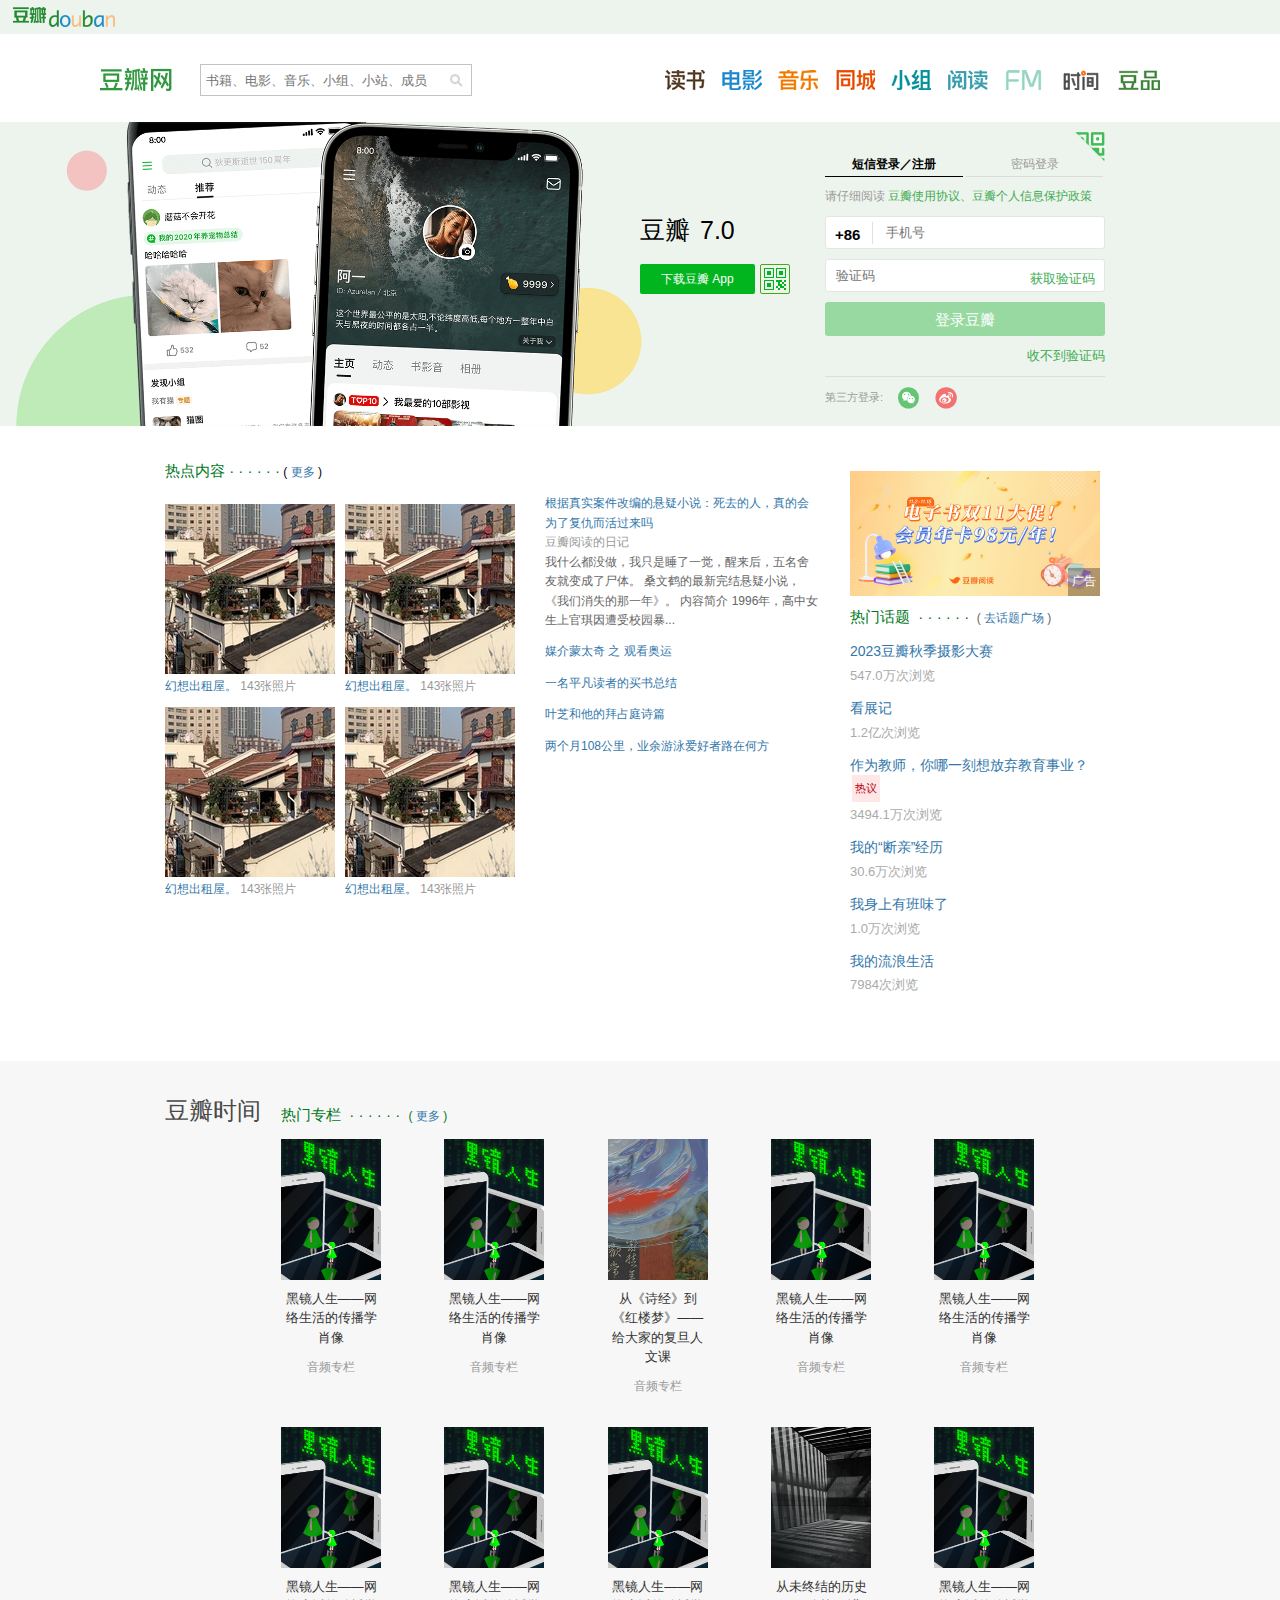
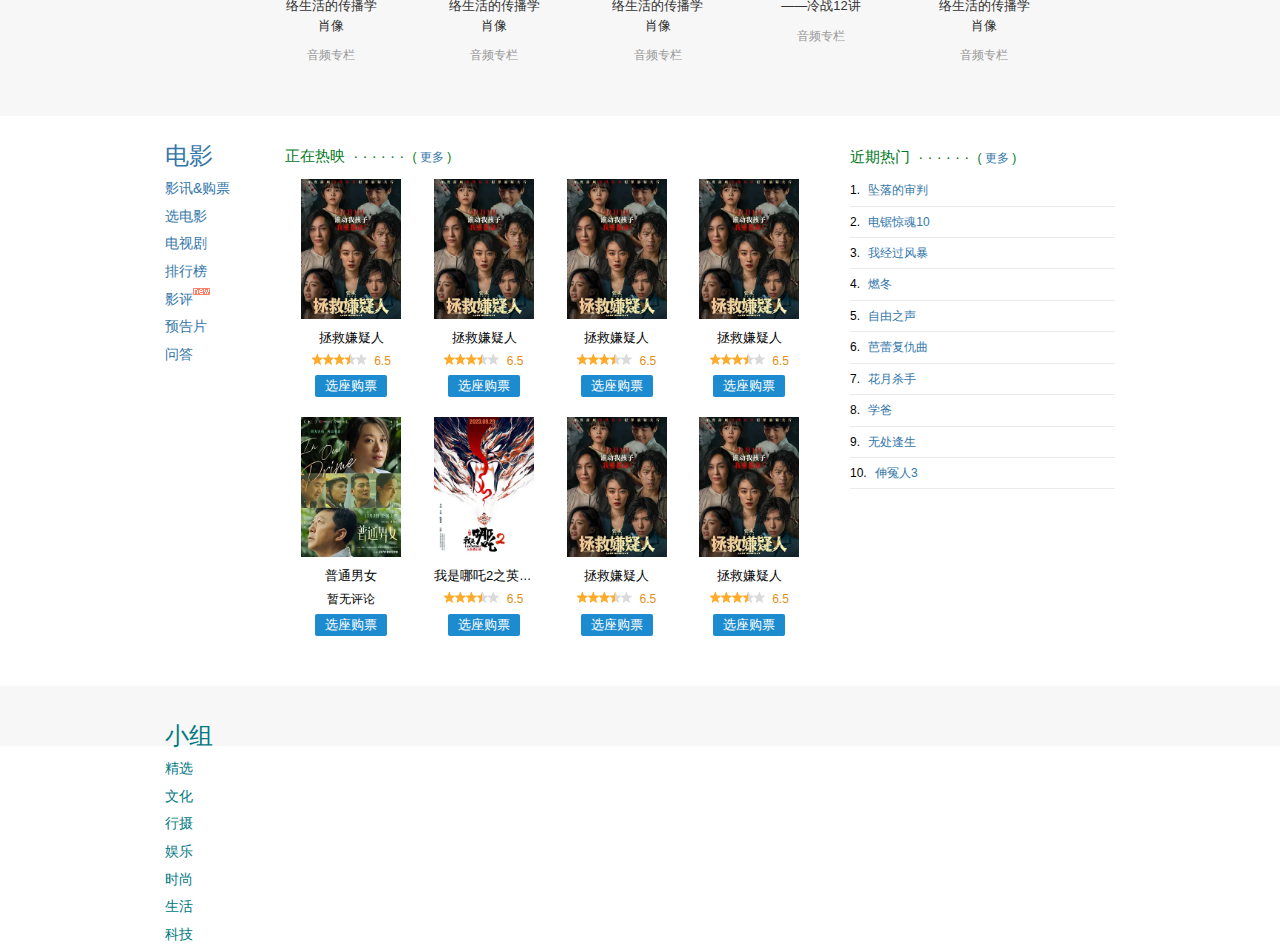
==== commit cb56a419: "f" ====
--- a/项目/豆瓣首页/index.html
+++ b/项目/豆瓣首页/index.html
@@ -219,7 +219,7 @@
         <section class="time">
             <div class="container">
                 <div class="section-title">
-                    <h2>
+                    <h2 class="">
                         <a href="">豆瓣时间</a>
                     </h2>
                 </div>
@@ -477,6 +477,25 @@
                 </main>
             </div>
         </section>
+
+        <section class="group">
+            <div class="container">
+                <div class="sidebar">
+                    <h2 class="title">
+                        <a href="">小组</a>
+                    </h2>
+                    <ul>
+                        <li><a href="">精选</a></li>
+                        <li><a href="">文化</a></li>
+                        <li><a href="">行摄</a></li>
+                        <li><a href="">娱乐</a></li>
+                        <li><a href="">时尚</a></li>
+                        <li><a href="">生活</a></li>
+                        <li><a href="">科技</a></li>
+                    </ul>
+                </div>
+            </div>
+        </section>
     </main>
 </body>
 
--- a/项目/豆瓣首页/css/index.css
+++ b/项目/豆瓣首页/css/index.css
@@ -3,6 +3,7 @@
 @import url("./hot.css");
 @import url("./time.css");
 @import url("./movies.css");
+@import url("./group.css");
 
 body {
     font-family: Helvetica, Arial, "Hiragino Sans GB", "Microsoft YaHei", "WenQuanYi Micro Hei", sans-serif;
@@ -28,6 +29,22 @@
 section:nth-child(2n - 1) {
     padding: 40px 0 20px;
     background: #f7f7f7;
+}
+
+section .sidebar {
+    float: left;
+}
+
+section .sidebar .title {
+    font-size: 24px;
+    margin-bottom: 12px;
+}
+
+section .sidebar ul li {
+    margin-top: 5px;
+    font-size: 14px;
+    line-height: 22.68px;
+    position: relative;
 }
 
 a:link {
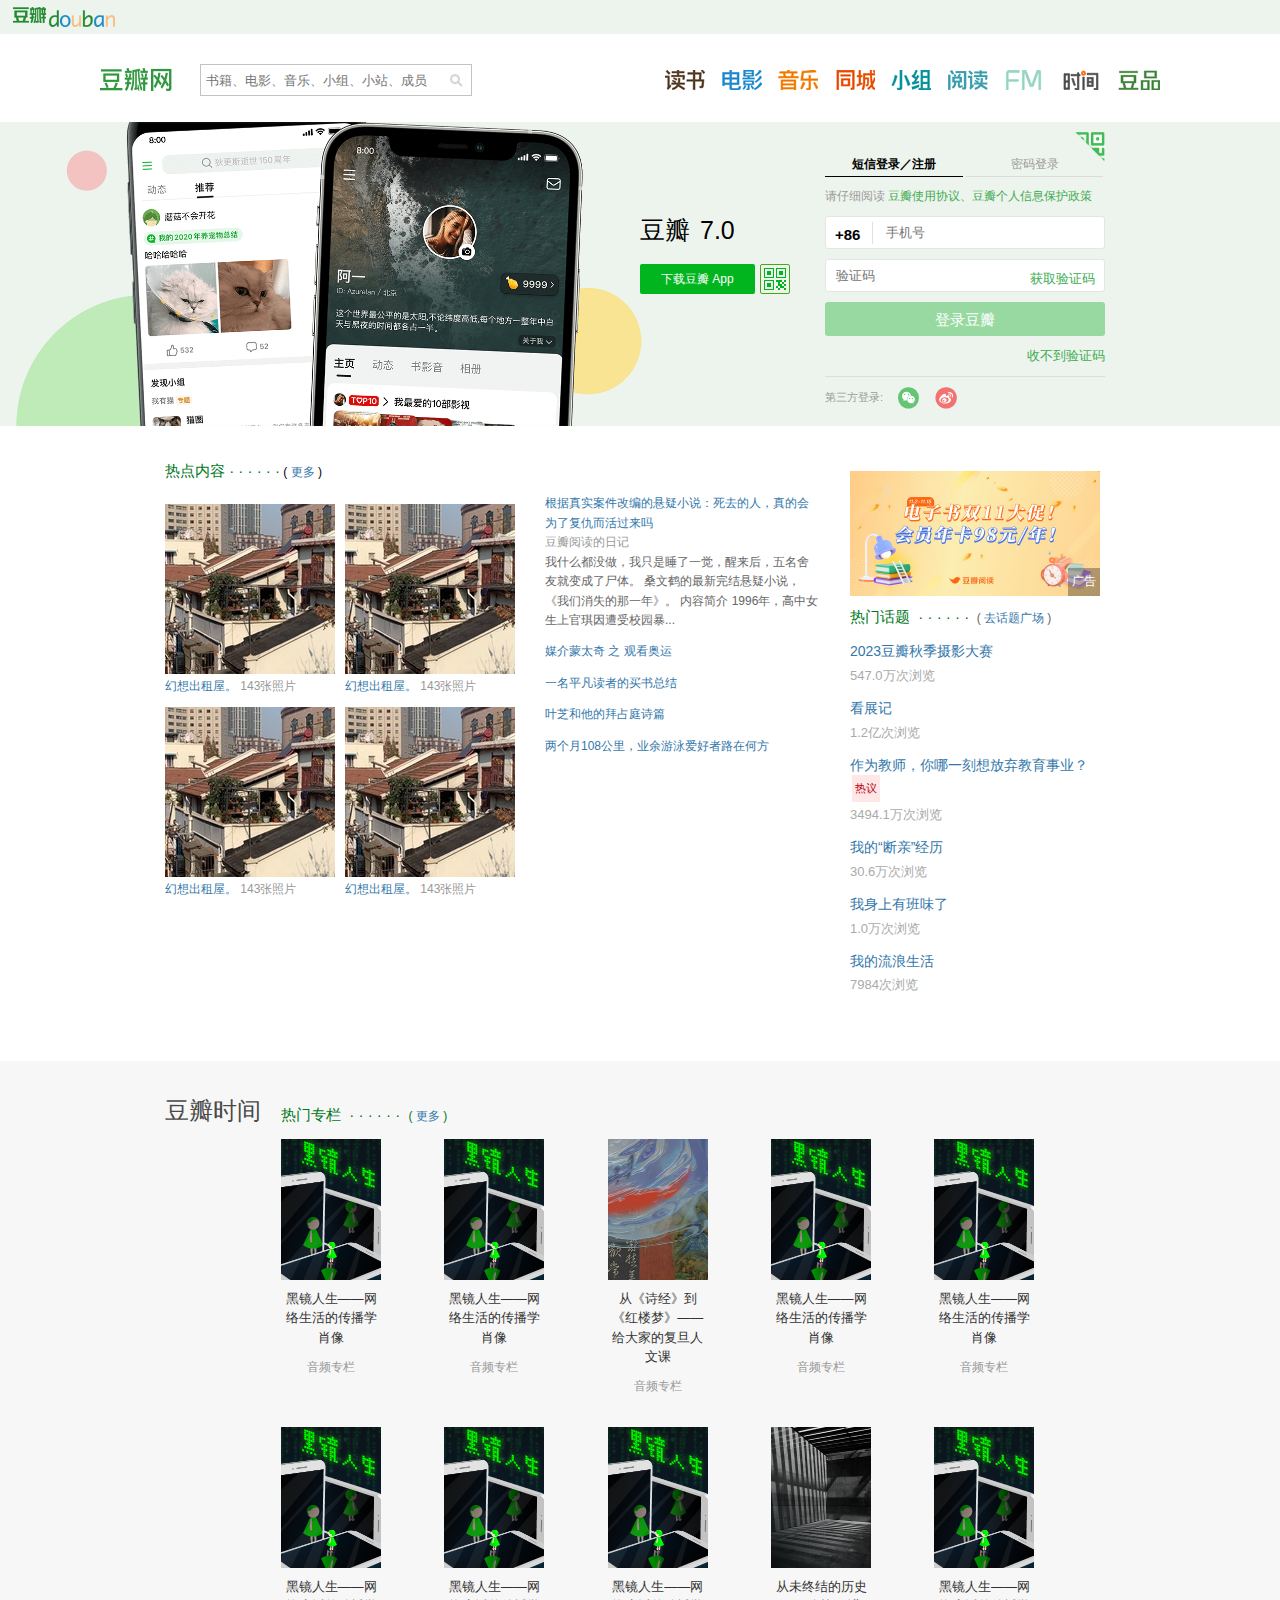
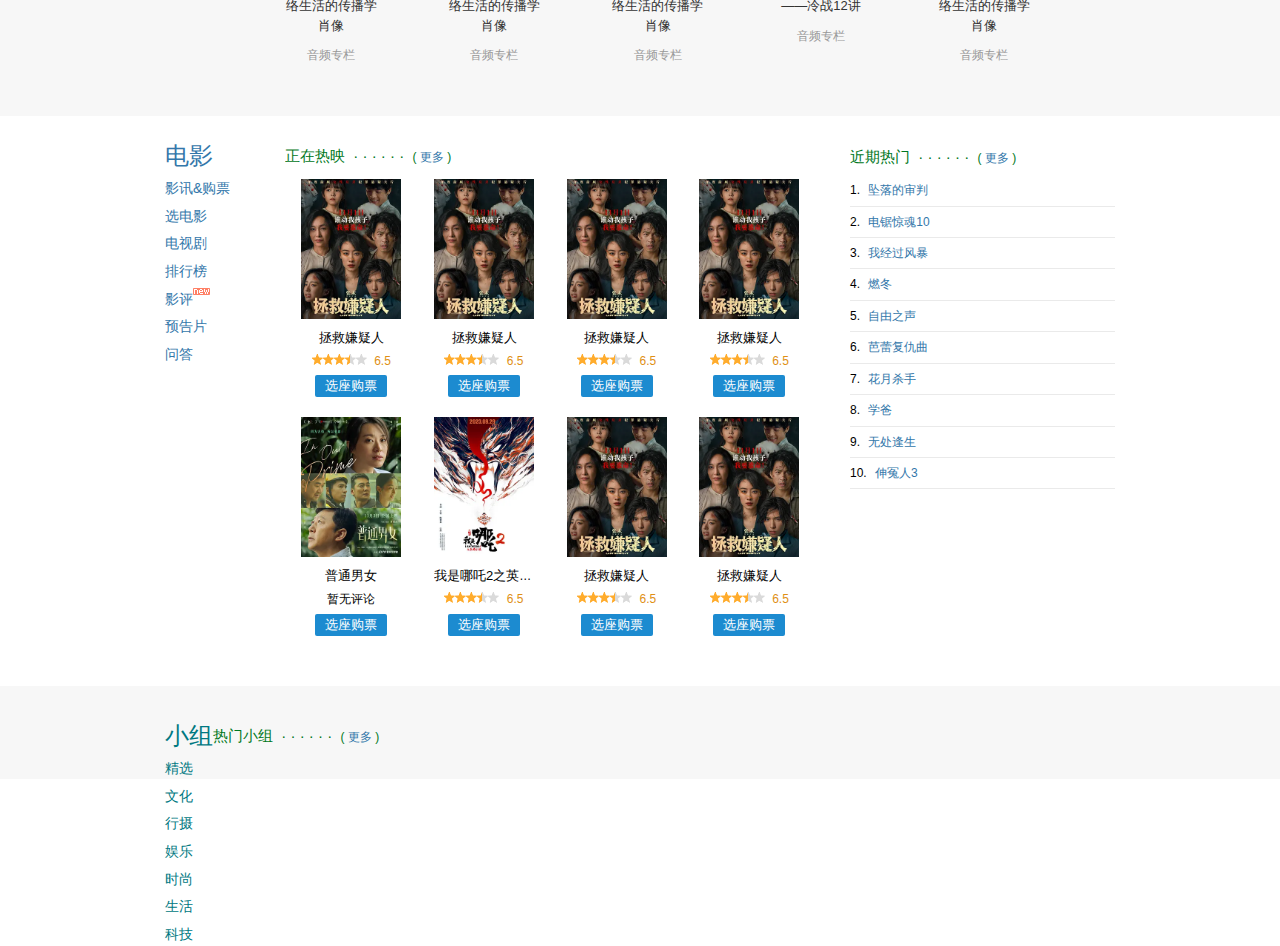
==== commit cc7f0b7c: "a" ====
--- a/项目/豆瓣首页/index.html
+++ b/项目/豆瓣首页/index.html
@@ -494,6 +494,23 @@
                         <li><a href="">科技</a></li>
                     </ul>
                 </div>
+
+                <div class="groups-sorted">
+                    
+                </div>
+
+                <main class="main">
+                    <header class="title">
+                        <h2>
+                            热门小组 &nbsp;·&nbsp;·&nbsp;·&nbsp;·&nbsp;·&nbsp;·
+                            &nbsp;<span>( <a href="">更多</a> )</span>
+                        </h2>
+                    </header>
+
+                    <div class="content">
+
+                    </div>
+                </main>
             </div>
         </section>
     </main>
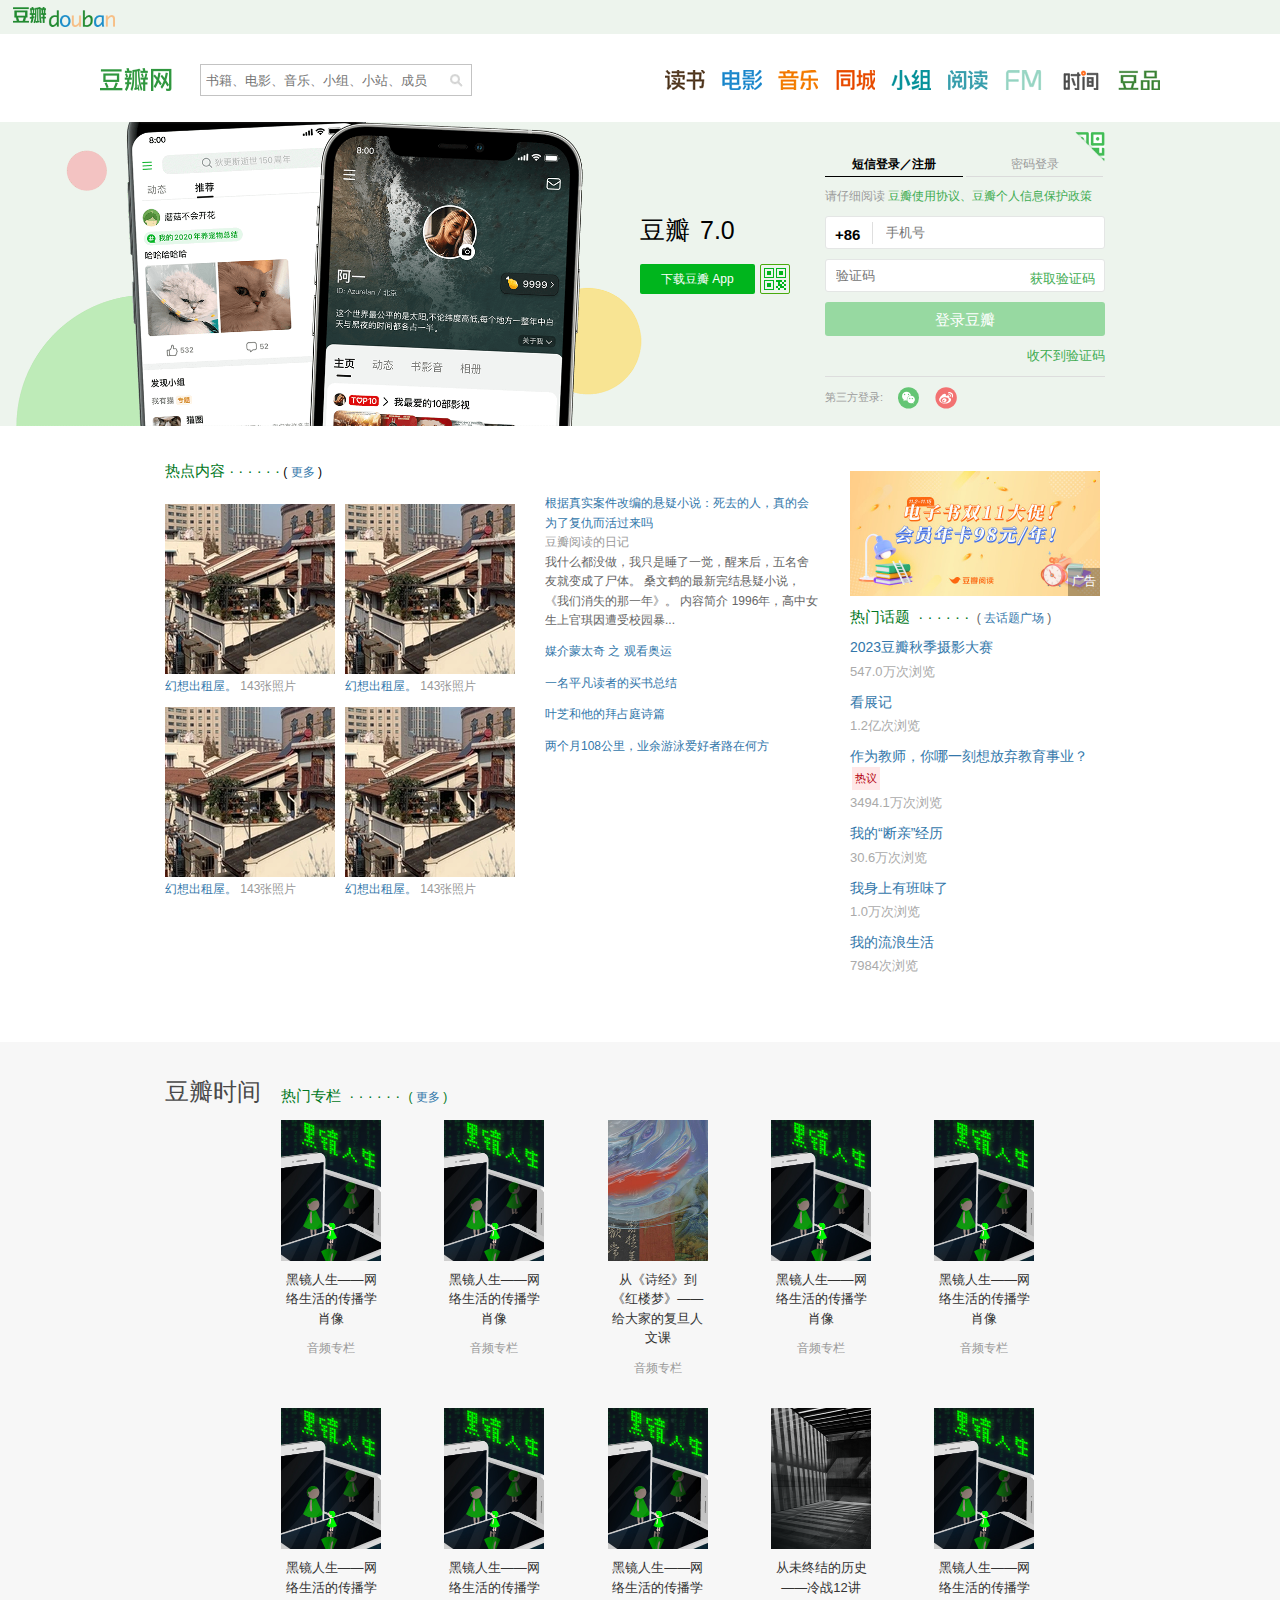
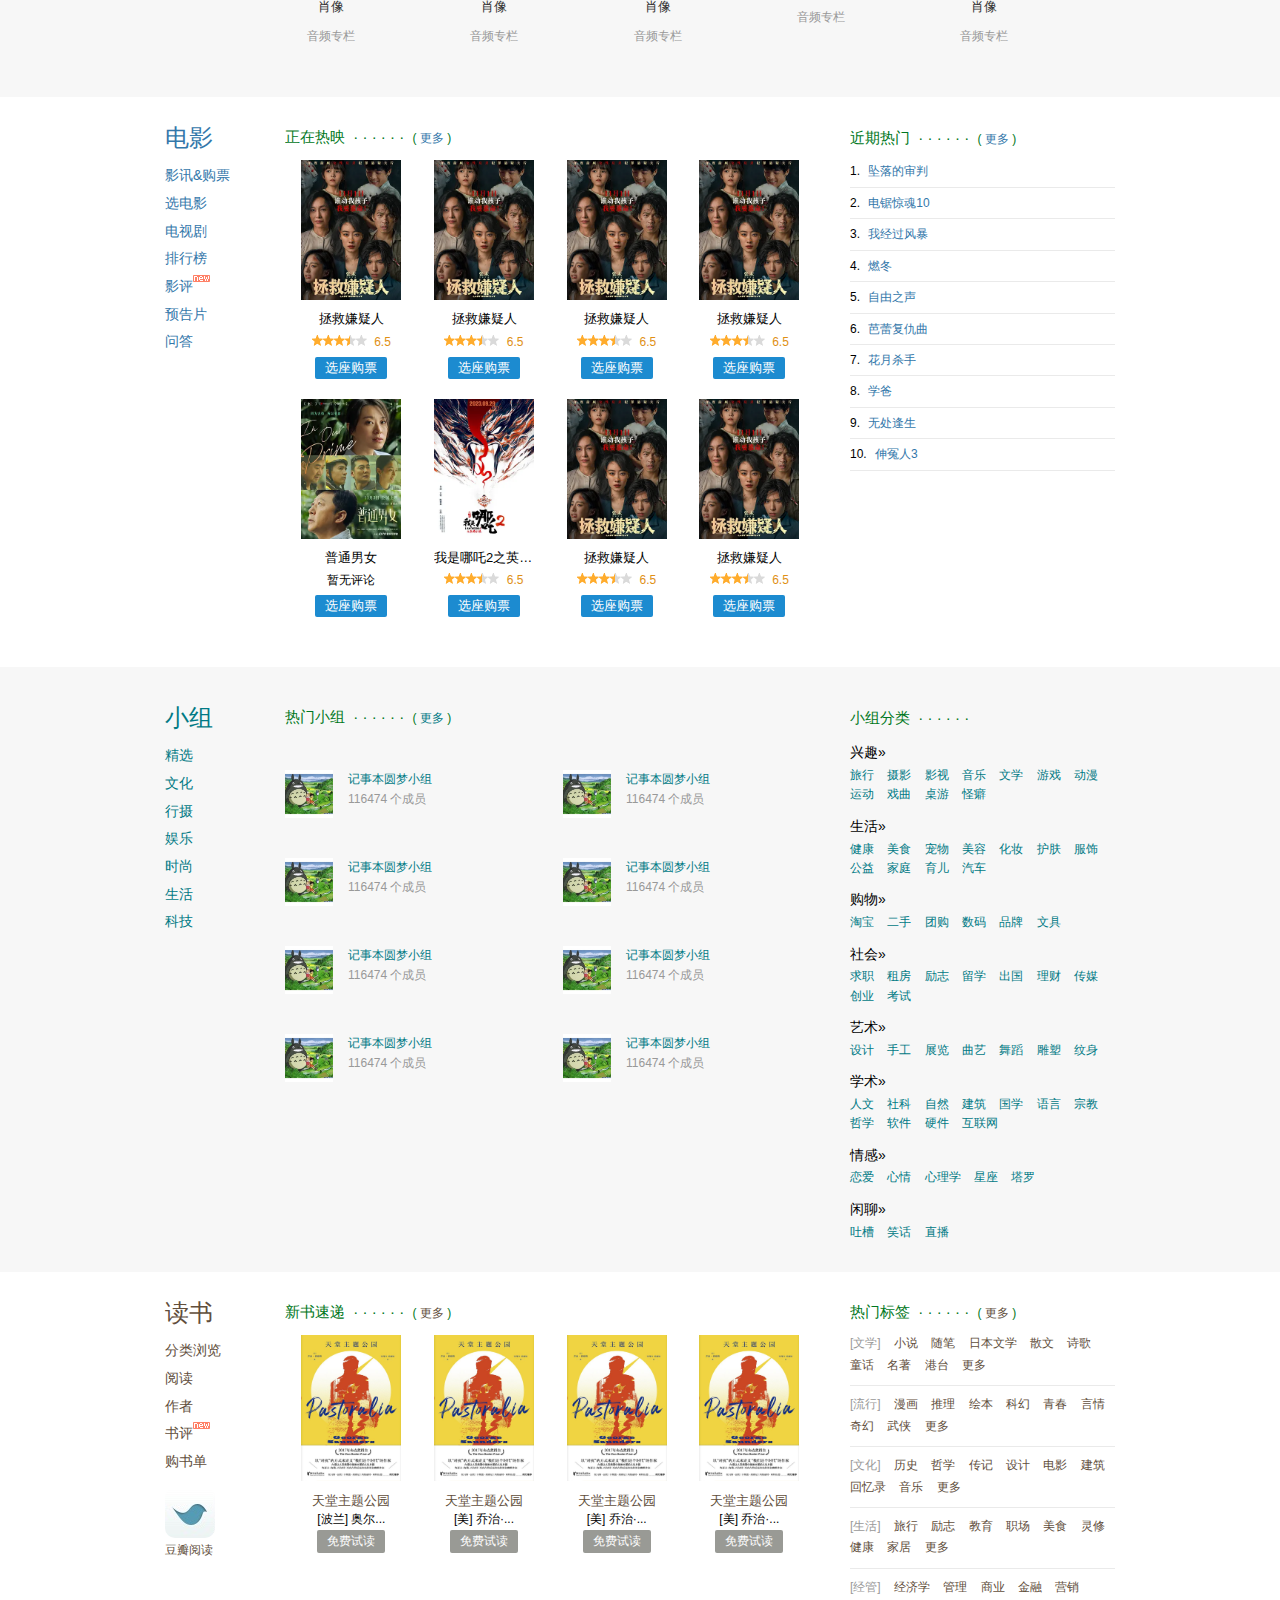
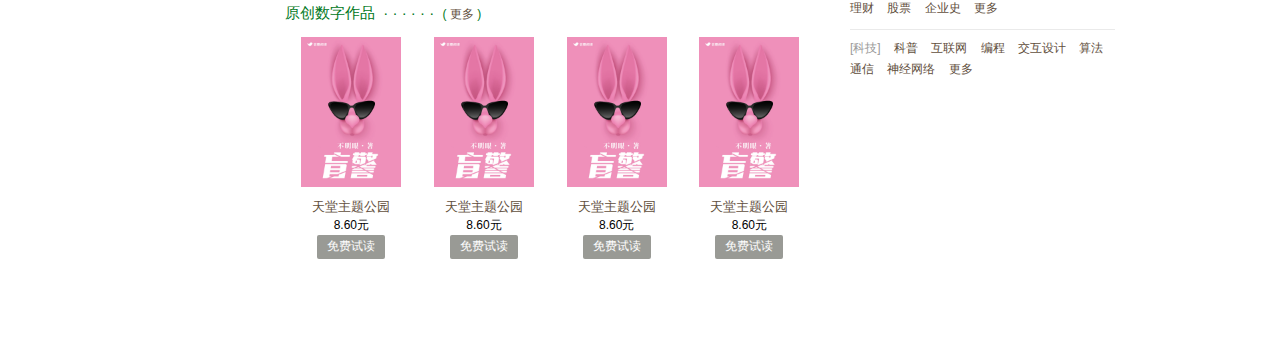
==== commit 06f468e2: "a" ====
--- a/项目/豆瓣首页/index.html
+++ b/项目/豆瓣首页/index.html
@@ -112,7 +112,7 @@
 
         <section class="hot clearfix">
             <div class="container">
-                <div class="sidebar">
+                <div class="right-menu">
                     <div class="ad-container">
                         <img class="ad" src="./img/hot_ad.jpg" alt="">
                         <span>广告</span>
@@ -301,7 +301,7 @@
 
         <section class="movies">
             <div class="container">
-                <div class="sidebar">
+                <div class="left-menu">
                     <h2 class="title">
                         <a href="">电影</a>
                     </h2>
@@ -316,7 +316,7 @@
                     </ul>
                 </div>
 
-                <div class="rankings">
+                <div class="rankings right-menu">
                     <header class="title">
                         <h2>
                             近期热门 &nbsp;·&nbsp;·&nbsp;·&nbsp;·&nbsp;·&nbsp;·
@@ -367,7 +367,7 @@
                     </header>
 
                     <div class="content">
-                        <ul class="clearfix">
+                        <ul class="clearfix display-collection">
                             <li>
                                 <div class="image">
                                     <a href=""><img src="./img/movie-poster.webp" alt="" class="poster"></a>
@@ -479,8 +479,8 @@
         </section>
 
         <section class="group">
-            <div class="container">
-                <div class="sidebar">
+            <div class="container clearfix">
+                <div class="left-menu">
                     <h2 class="title">
                         <a href="">小组</a>
                     </h2>
@@ -495,8 +495,151 @@
                     </ul>
                 </div>
 
-                <div class="groups-sorted">
-                    
+                <!-- .rightbar? -->
+                <div class="grouped right-menu">
+                    <header class="title">
+                        <h2>
+                            小组分类 &nbsp;·&nbsp;·&nbsp;·&nbsp;·&nbsp;·&nbsp;·
+                        </h2>
+                    </header>
+
+                    <ul>
+                        <li>
+                            <div class="classification">
+                                <p class="title">
+                                    <a href="">兴趣»</a>
+                                </p>
+                                <ul>
+                                    <li><a href="">旅行</a></li>
+                                    <li><a href="">摄影</a></li>
+                                    <li><a href="">影视</a></li>
+                                    <li><a href="">音乐</a></li>
+                                    <li><a href="">文学</a></li>
+                                    <li><a href="">游戏</a></li>
+                                    <li><a href="">动漫</a></li>
+                                    <li><a href="">运动</a></li>
+                                    <li><a href="">戏曲</a></li>
+                                    <li><a href="">桌游</a></li>
+                                    <li><a href="">怪癖</a></li>
+                                </ul>
+                            </div>
+                        </li>
+                        <li>
+                            <div class="classification">
+                                <p class="title">
+                                    <a href="">生活»</a>
+                                </p>
+                                <ul>
+                                    <li><a href="">健康</a></li>
+                                    <li><a href="">美食</a></li>
+                                    <li><a href="">宠物</a></li>
+                                    <li><a href="">美容</a></li>
+                                    <li><a href="">化妆</a></li>
+                                    <li><a href="">护肤</a></li>
+                                    <li><a href="">服饰</a></li>
+                                    <li><a href="">公益</a></li>
+                                    <li><a href="">家庭</a></li>
+                                    <li><a href="">育儿</a></li>
+                                    <li><a href="">汽车</a></li>
+                                </ul>
+                            </div>
+                        </li>
+                        <li>
+                            <div class="classification">
+                                <p class="title">
+                                    <a href="">购物»</a>
+                                </p>
+                                <ul>
+                                    <li><a href="">淘宝</a></li>
+                                    <li><a href="">二手</a></li>
+                                    <li><a href="">团购</a></li>
+                                    <li><a href="">数码</a></li>
+                                    <li><a href="">品牌</a></li>
+                                    <li><a href="">文具</a></li>
+                                </ul>
+                            </div>
+                        </li>
+                        <li>
+                            <div class="classification">
+                                <p class="title">
+                                    <a href="">社会»</a>
+                                </p>
+                                <ul>
+                                    <li><a href="">求职</a></li>
+                                    <li><a href="">租房</a></li>
+                                    <li><a href="">励志</a></li>
+                                    <li><a href="">留学</a></li>
+                                    <li><a href="">出国</a></li>
+                                    <li><a href="">理财</a></li>
+                                    <li><a href="">传媒</a></li>
+                                    <li><a href="">创业</a></li>
+                                    <li><a href="">考试</a></li>
+                                </ul>
+                            </div>
+                        </li>
+                        <li>
+                            <div class="classification">
+                                <p class="title">
+                                    <a href="">艺术»</a>
+                                </p>
+                                <ul>
+                                    <li><a href="">设计</a></li>
+                                    <li><a href="">手工</a></li>
+                                    <li><a href="">展览</a></li>
+                                    <li><a href="">曲艺</a></li>
+                                    <li><a href="">舞蹈</a></li>
+                                    <li><a href="">雕塑</a></li>
+                                    <li><a href="">纹身</a></li>
+                                </ul>
+                            </div>
+                        </li>
+                        <li>
+                            <div class="classification">
+                                <p class="title">
+                                    <a href="">学术»</a>
+                                </p>
+                                <ul>
+                                    <li><a href="">人文</a></li>
+                                    <li><a href="">社科</a></li>
+                                    <li><a href="">自然</a></li>
+                                    <li><a href="">建筑</a></li>
+                                    <li><a href="">国学</a></li>
+                                    <li><a href="">语言</a></li>
+                                    <li><a href="">宗教</a></li>
+                                    <li><a href="">哲学</a></li>
+                                    <li><a href="">软件</a></li>
+                                    <li><a href="">硬件</a></li>
+                                    <li><a href="">互联网</a></li>
+                                </ul>
+                            </div>
+                        </li>
+                        <li>
+                            <div class="classification">
+                                <p class="title">
+                                    <a href="">情感»</a>
+                                </p>
+                                <ul>
+                                    <li><a href="">恋爱</a></li>
+                                    <li><a href="">心情</a></li>
+                                    <li><a href="">心理学</a></li>
+                                    <li><a href="">星座</a></li>
+                                    <li><a href="">塔罗</a></li>
+                                </ul>
+                            </div>
+                        </li>
+                        <li>
+                            <div class="classification">
+                                <p class="title">
+                                    <a href="">闲聊»</a>
+                                </p>
+                                <ul>
+                                    <li><a href="">吐槽</a></li>
+                                    <li><a href="">笑话</a></li>
+                                    <li><a href="">直播</a></li>
+                                </ul>
+                            </div>
+                        </li>
+                    </ul>
                 </div>
 
                 <main class="main">
@@ -508,7 +651,332 @@
                     </header>
 
                     <div class="content">
-
+                        <ul class="clearfix">
+                            <li>
+                                <div class="poster"><a href=""><img src="./img/group-img.webp" alt=""></a></div>
+                                <div>
+                                    <a href="" class="title">记事本圆梦小组</a>
+                                    <p class="views">116474 个成员</p>
+                                </div>
+                            </li>
+                            <li>
+                                <div class="poster"><a href=""><img src="./img/group-img.webp" alt=""></a></div>
+                                <div>
+                                    <a href="" class="title">记事本圆梦小组</a>
+                                    <p class="views">116474 个成员</p>
+                                </div>
+                            </li>
+                            <li>
+                                <div class="poster"><a href=""><img src="./img/group-img.webp" alt=""></a></div>
+                                <div>
+                                    <a href="" class="title">记事本圆梦小组</a>
+                                    <p class="views">116474 个成员</p>
+                                </div>
+                            </li>
+                            <li>
+                                <div class="poster"><a href=""><img src="./img/group-img.webp" alt=""></a></div>
+                                <div>
+                                    <a href="" class="title">记事本圆梦小组</a>
+                                    <p class="views">116474 个成员</p>
+                                </div>
+                            </li>
+                            <li>
+                                <div class="poster"><a href=""><img src="./img/group-img.webp" alt=""></a></div>
+                                <div>
+                                    <a href="" class="title">记事本圆梦小组</a>
+                                    <p class="views">116474 个成员</p>
+                                </div>
+                            </li>
+                            <li>
+                                <div class="poster"><a href=""><img src="./img/group-img.webp" alt=""></a></div>
+                                <div>
+                                    <a href="" class="title">记事本圆梦小组</a>
+                                    <p class="views">116474 个成员</p>
+                                </div>
+                            </li>
+                            <li>
+                                <div class="poster"><a href=""><img src="./img/group-img.webp" alt=""></a></div>
+                                <div>
+                                    <a href="" class="title">记事本圆梦小组</a>
+                                    <p class="views">116474 个成员</p>
+                                </div>
+                            </li>
+                            <li>
+                                <div class="poster"><a href=""><img src="./img/group-img.webp" alt=""></a></div>
+                                <div>
+                                    <a href="" class="title">记事本圆梦小组</a>
+                                    <p class="views">116474 个成员</p>
+                                </div>
+                            </li>
+                        </ul>
+                    </div>
+                </main>
+            </div>
+        </section>
+
+        <section class="books">
+            <div class="container">
+                <div class="left-menu">
+                    <h2 class="title">
+                        <a href="">读书</a>
+                    </h2>
+                    <ul>
+                        <li><a href="">分类浏览</a></li>
+                        <li><a href="">阅读</a></li>
+                        <li><a href="">作者</a></li>
+                        <li class="new"><a href="">书评</a></li>
+                        <li><a href="">购书单</a></li>
+                        <li class="has-icon">
+                            <a class="icon"></a>
+                            <a href="">豆瓣阅读</a>
+                        </li>
+                    </ul>
+                </div>
+
+                <div class="right-menu">
+                    <header class="title">
+                        <h2>
+                            热门标签 &nbsp;·&nbsp;·&nbsp;·&nbsp;·&nbsp;·&nbsp;·
+                            &nbsp;<span>( <a href="">更多</a> )</span>
+                        </h2>
+                    </header>
+
+                    <ul>
+                        <li class="sub-section">
+                            <div>
+                                <ul>
+                                    <li class="title">[文学]</li>
+                                    <li><a href="">小说</a></li>
+                                    <li><a href="">随笔</a></li>
+                                    <li><a href="">日本文学</a></li>
+                                    <li><a href="">散文</a></li>
+                                    <li><a href="">诗歌</a></li>
+                                    <li><a href="">童话</a></li>
+                                    <li><a href="">名著</a></li>
+                                    <li><a href="">港台</a></li>
+                                    <li><a href="">更多</a></li>
+                                </ul>
+                            </div>
+                        </li>
+                        <li class="sub-section">
+                            <div>
+                                <ul>
+                                    <li class="title">[流行]</li>
+                                    <li><a href="">漫画</a></li>
+                                    <li><a href="">推理</a></li>
+                                    <li><a href="">绘本</a></li>
+                                    <li><a href="">科幻</a></li>
+                                    <li><a href="">青春</a></li>
+                                    <li><a href="">言情</a></li>
+                                    <li><a href="">奇幻</a></li>
+                                    <li><a href="">武侠</a></li>
+                                    <li><a href="">更多</a></li>
+                                </ul>
+                            </div>
+                        </li>
+                        <li class="sub-section">
+                            <div>
+                                <ul>
+                                    <li class="title">[文化]</li>
+                                    <li><a href="">历史</a></li>
+                                    <li><a href="">哲学</a></li>
+                                    <li><a href="">传记</a></li>
+                                    <li><a href="">设计</a></li>
+                                    <li><a href="">电影</a></li>
+                                    <li><a href="">建筑</a></li>
+                                    <li><a href="">回忆录</a></li>
+                                    <li><a href="">音乐</a></li>
+                                    <li><a href="">更多</a></li>
+                                </ul>
+                            </div>
+                        </li>
+                        <li class="sub-section">
+                            <div>
+                                <ul>
+                                    <li class="title">[生活]</li>
+                                    <li><a href="">旅行</a></li>
+                                    <li><a href="">励志</a></li>
+                                    <li><a href="">教育</a></li>
+                                    <li><a href="">职场</a></li>
+                                    <li><a href="">美食</a></li>
+                                    <li><a href="">灵修</a></li>
+                                    <li><a href="">健康</a></li>
+                                    <li><a href="">家居</a></li>
+                                    <li><a href="">更多</a></li>
+                                </ul>
+                            </div>
+                        </li>
+                        <li class="sub-section">
+                            <div>
+                                <ul>
+                                    <li class="title">[经管]</li>
+                                    <li><a href="">经济学</a></li>
+                                    <li><a href="">管理</a></li>
+                                    <li><a href="">商业</a></li>
+                                    <li><a href="">金融</a></li>
+                                    <li><a href="">营销</a></li>
+                                    <li><a href="">理财</a></li>
+                                    <li><a href="">股票</a></li>
+                                    <li><a href="">企业史</a></li>
+                                    <li><a href="">更多</a></li>
+                                </ul>
+                            </div>
+                        </li>
+                        <li class="sub-section">
+                            <div>
+                                <ul>
+                                    <li class="title">[科技]</li>
+                                    <li><a href="">科普</a></li>
+                                    <li><a href="">互联网</a></li>
+                                    <li><a href="">编程</a></li>
+                                    <li><a href="">交互设计</a></li>
+                                    <li><a href="">算法</a></li>
+                                    <li><a href="">通信</a></li>
+                                    <li><a href="">神经网络</a></li>
+                                    <li><a href="">更多</a></li>
+                                </ul>
+                            </div>
+                        </li>
+                    </ul>
+                </div>
+
+                <main class="main">
+                    <div class="new-books">
+                        <header class="title">
+                            <h2>
+                                新书速递 &nbsp;·&nbsp;·&nbsp;·&nbsp;·&nbsp;·&nbsp;·
+                                &nbsp;<span>( <a href="">更多</a> )</span>
+                            </h2>
+                        </header>
+
+                        <ul class="display-collection clearfix">
+                            <li>
+                                <div class="book">
+                                    <div class="image">
+                                        <a href=""><img src="./img/book-new-poster.jpg" alt="" class="poster"></a>
+                                    </div>
+                                    <div class="name-container">
+                                        <a href="" class="title">天堂主题公园</a>
+                                    </div>
+                                    <p class="author">[波兰] 奥尔...</p>
+                                    <div class="link">
+                                        <a href="">免费试读</a>
+                                    </div>
+                                </div>
+                            </li>
+                            <li>
+                                <div class="book">
+                                    <div class="image">
+                                        <a href=""><img src="./img/book-new-poster.jpg" alt="" class="poster"></a>
+                                    </div>
+                                    <div class="name-container">
+                                        <a href="" class="title">天堂主题公园</a>
+                                    </div>
+                                    <p class="author">[美] 乔治·...</p>
+                                    <div class="link">
+                                        <a href="">免费试读</a>
+                                    </div>
+                                </div>
+                            </li>
+                            <li>
+                                <div class="book">
+                                    <div class="image">
+                                        <a href=""><img src="./img/book-new-poster.jpg" alt="" class="poster"></a>
+                                    </div>
+                                    <div class="name-container">
+                                        <a href="" class="title">天堂主题公园</a>
+                                    </div>
+                                    <p class="author">[美] 乔治·...</p>
+                                    <div class="link">
+                                        <a href="">免费试读</a>
+                                    </div>
+                                </div>
+                            </li>
+                            <li>
+                                <div class="book">
+                                    <div class="image">
+                                        <a href=""><img src="./img/book-new-poster.jpg" alt="" class="poster"></a>
+                                    </div>
+                                    <div class="name-container">
+                                        <a href="" class="title">天堂主题公园</a>
+                                    </div>
+                                    <p class="author">[美] 乔治·...</p>
+                                    <div class="link">
+                                        <a href="">免费试读</a>
+                                    </div>
+                                </div>
+                            </li>
+                        </ul>
+                    </div>
+
+                    <div class="original">
+                        <header class="title">
+                            <h2>
+                                原创数字作品 &nbsp;·&nbsp;·&nbsp;·&nbsp;·&nbsp;·&nbsp;·
+                                &nbsp;<span>( <a href="">更多</a> )</span>
+                            </h2>
+                        </header>
+
+                        <div class="books">
+                            <ul class="display-collection clearfix">
+                                <li>
+                                    <div class="book">
+                                        <div class="image">
+                                            <a href=""><img src="./img/book-original-poster.jpg" alt="" class="poster"></a>
+                                        </div>
+                                        <div class="name-container">
+                                            <a href="" class="title">天堂主题公园</a>
+                                        </div>
+                                        <p class="author">8.60元</p>
+                                        <div class="link">
+                                            <a href="">免费试读</a>
+                                        </div>
+                                    </div>
+                                </li>
+                                <li>
+                                    <div class="book">
+                                        <div class="image">
+                                            <a href=""><img src="./img/book-original-poster.jpg" alt="" class="poster"></a>
+                                        </div>
+                                        <div class="name-container">
+                                            <a href="" class="title">天堂主题公园</a>
+                                        </div>
+                                        <p class="author">8.60元</p>
+                                        <div class="link">
+                                            <a href="">免费试读</a>
+                                        </div>
+                                    </div>
+                                </li>
+                                <li>
+                                    <div class="book">
+                                        <div class="image">
+                                            <a href=""><img src="./img/book-original-poster.jpg" alt="" class="poster"></a>
+                                        </div>
+                                        <div class="name-container">
+                                            <a href="" class="title">天堂主题公园</a>
+                                        </div>
+                                        <p class="author">8.60元</p>
+                                        <div class="link">
+                                            <a href="">免费试读</a>
+                                        </div>
+                                    </div>
+                                </li>
+                                <li>
+                                    <div class="book">
+                                        <div class="image">
+                                            <a href=""><img src="./img/book-original-poster.jpg" alt="" class="poster"></a>
+                                        </div>
+                                        <div class="name-container">
+                                            <a href="" class="title">天堂主题公园</a>
+                                        </div>
+                                        <p class="author">8.60元</p>
+                                        <div class="link">
+                                            <a href="">免费试读</a>
+                                        </div>
+                                    </div>
+                                </li>
+                            </ul>
+                        </div>
                     </div>
                 </main>
             </div>
--- a/项目/豆瓣首页/css/index.css
+++ b/项目/豆瓣首页/css/index.css
@@ -1,82 +1,8 @@
+@import url("./globals.css");
 @import url("./header.css");
 @import url("./login\ banner.css");
 @import url("./hot.css");
 @import url("./time.css");
 @import url("./movies.css");
 @import url("./group.css");
-
-body {
-    font-family: Helvetica, Arial, "Hiragino Sans GB", "Microsoft YaHei", "WenQuanYi Micro Hei", sans-serif;
-    font-size: 12px;
-    line-height: 19.44px;
-}
-
-.clearfix::after {
-    content: "";
-    display: block;
-    clear: both;
-}
-
-section {
-    margin-bottom: 30px;
-}
-
-section .container {
-    width: 950px;
-    margin: 0 auto;
-}
-
-section:nth-child(2n - 1) {
-    padding: 40px 0 20px;
-    background: #f7f7f7;
-}
-
-section .sidebar {
-    float: left;
-}
-
-section .sidebar .title {
-    font-size: 24px;
-    margin-bottom: 12px;
-}
-
-section .sidebar ul li {
-    margin-top: 5px;
-    font-size: 14px;
-    line-height: 22.68px;
-    position: relative;
-}
-
-a:link {
-    color: #37a;
-}
-
-a {
-    color: #37a;
-    background: transparent;
-}
-
-a:hover {
-    background: #37a;
-    color: white;
-}
-
-a:active {
-    color: #fff;
-    text-decoration: none;
-    background-color: #f93;
-}
-
-header.title {
-    margin-bottom: 12px;
-}
-
-header.title h2 {
-    display: inline;
-    color: rgb(0, 119, 34);
-    font-size: 15px;
-}
-
-header.title span {
-    font-size: 12px;
-}
+@import url("./books.css");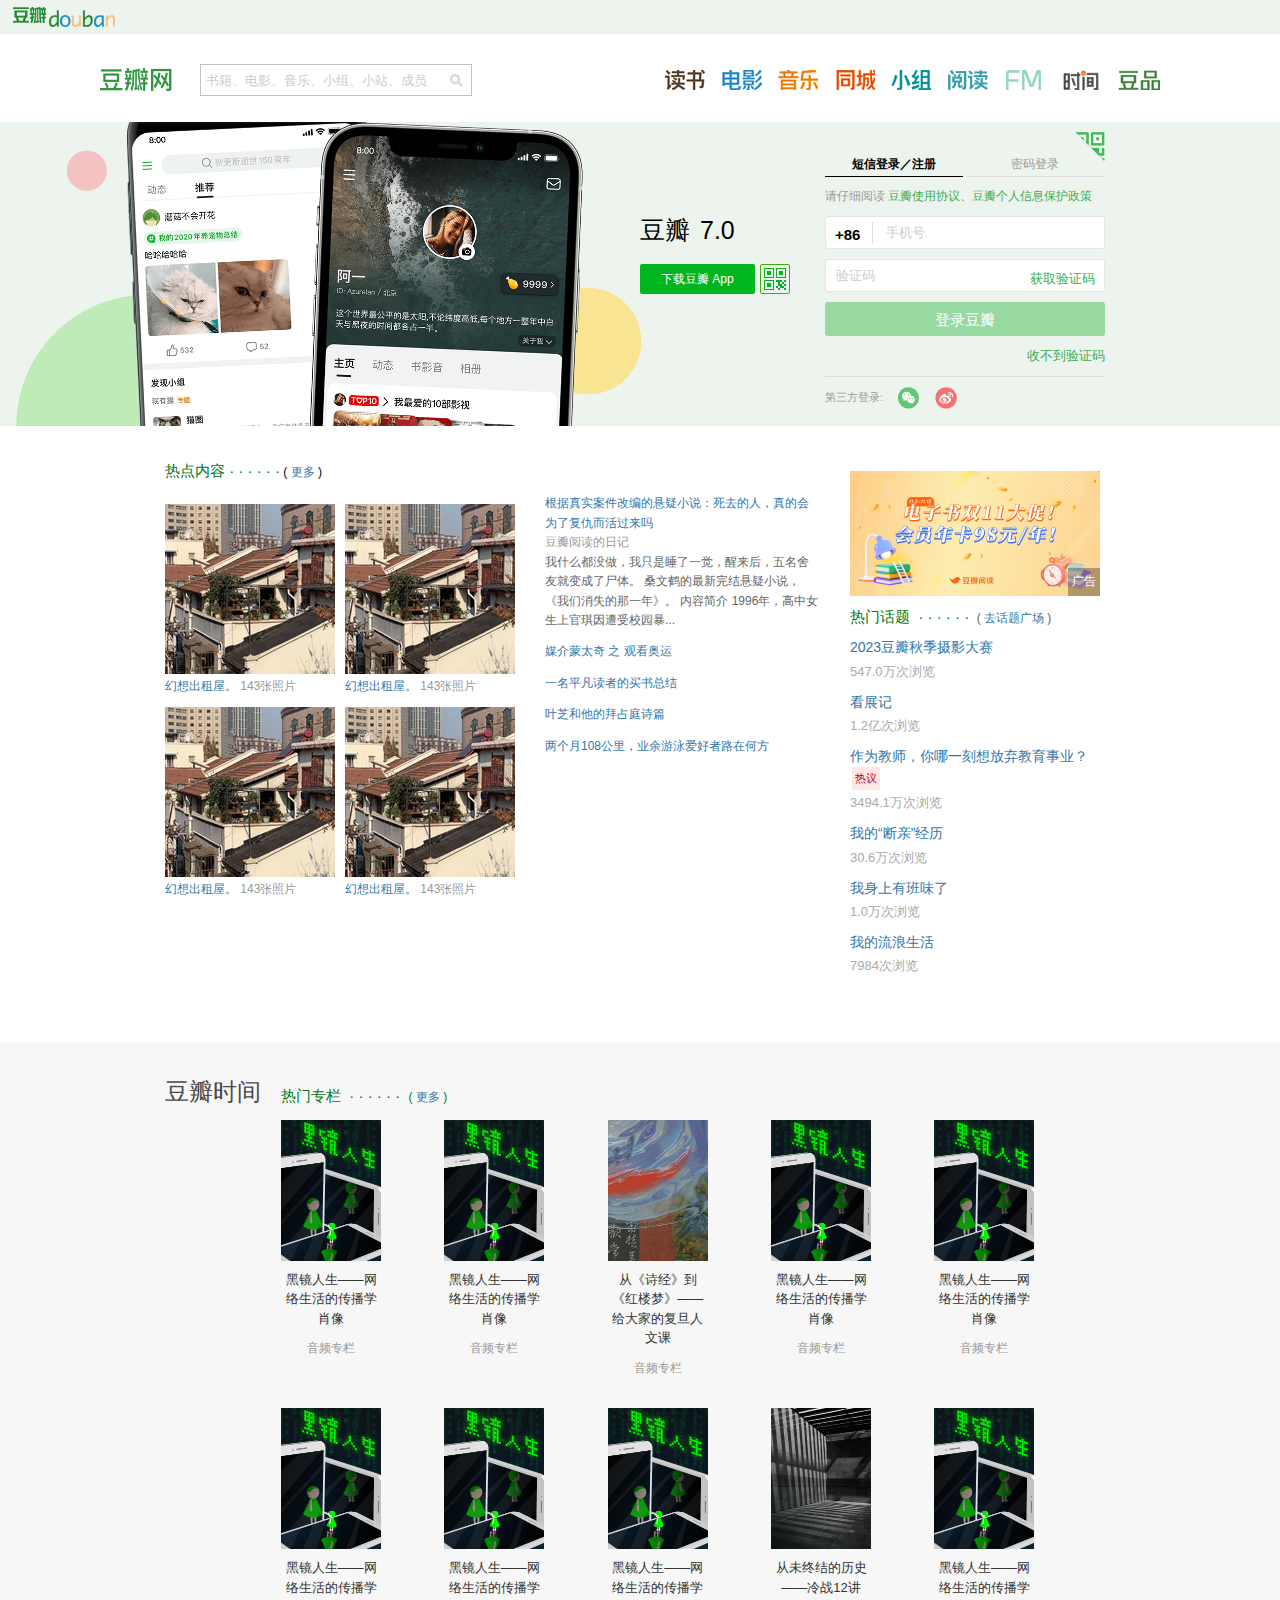
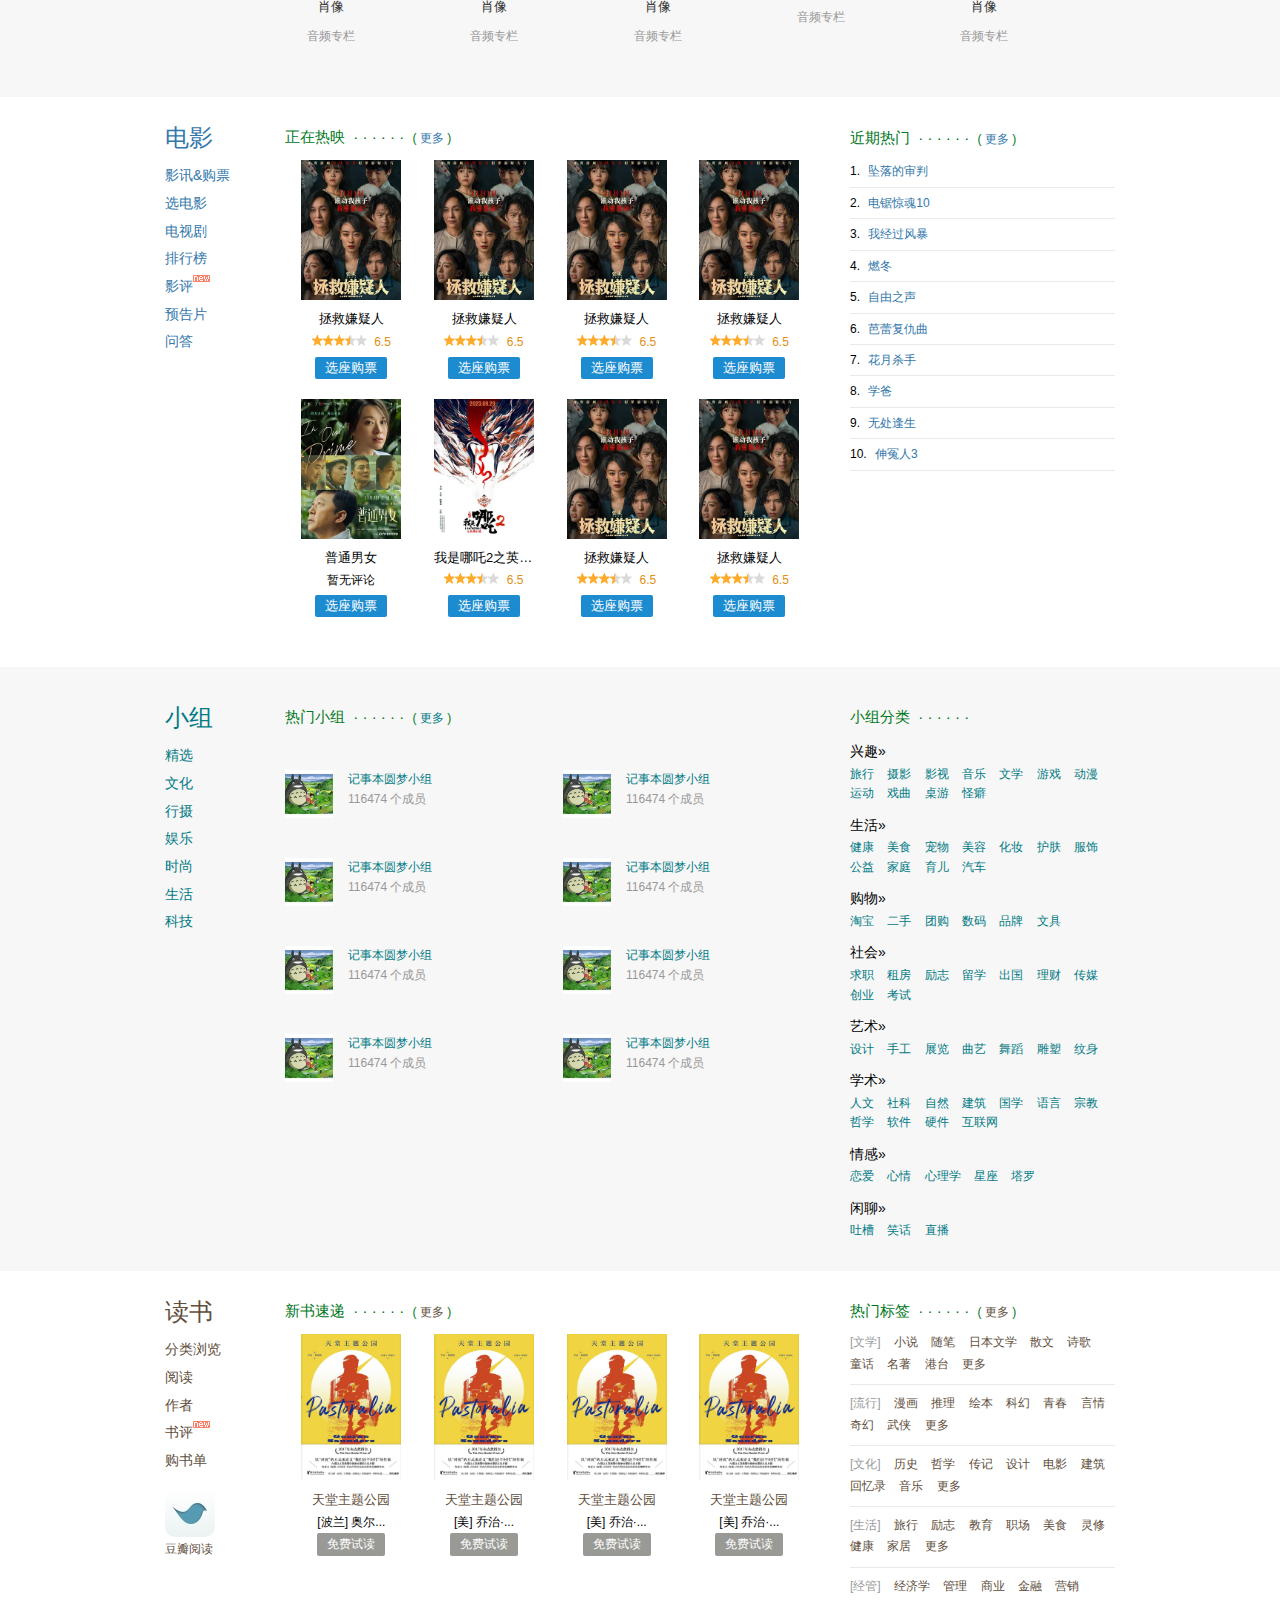
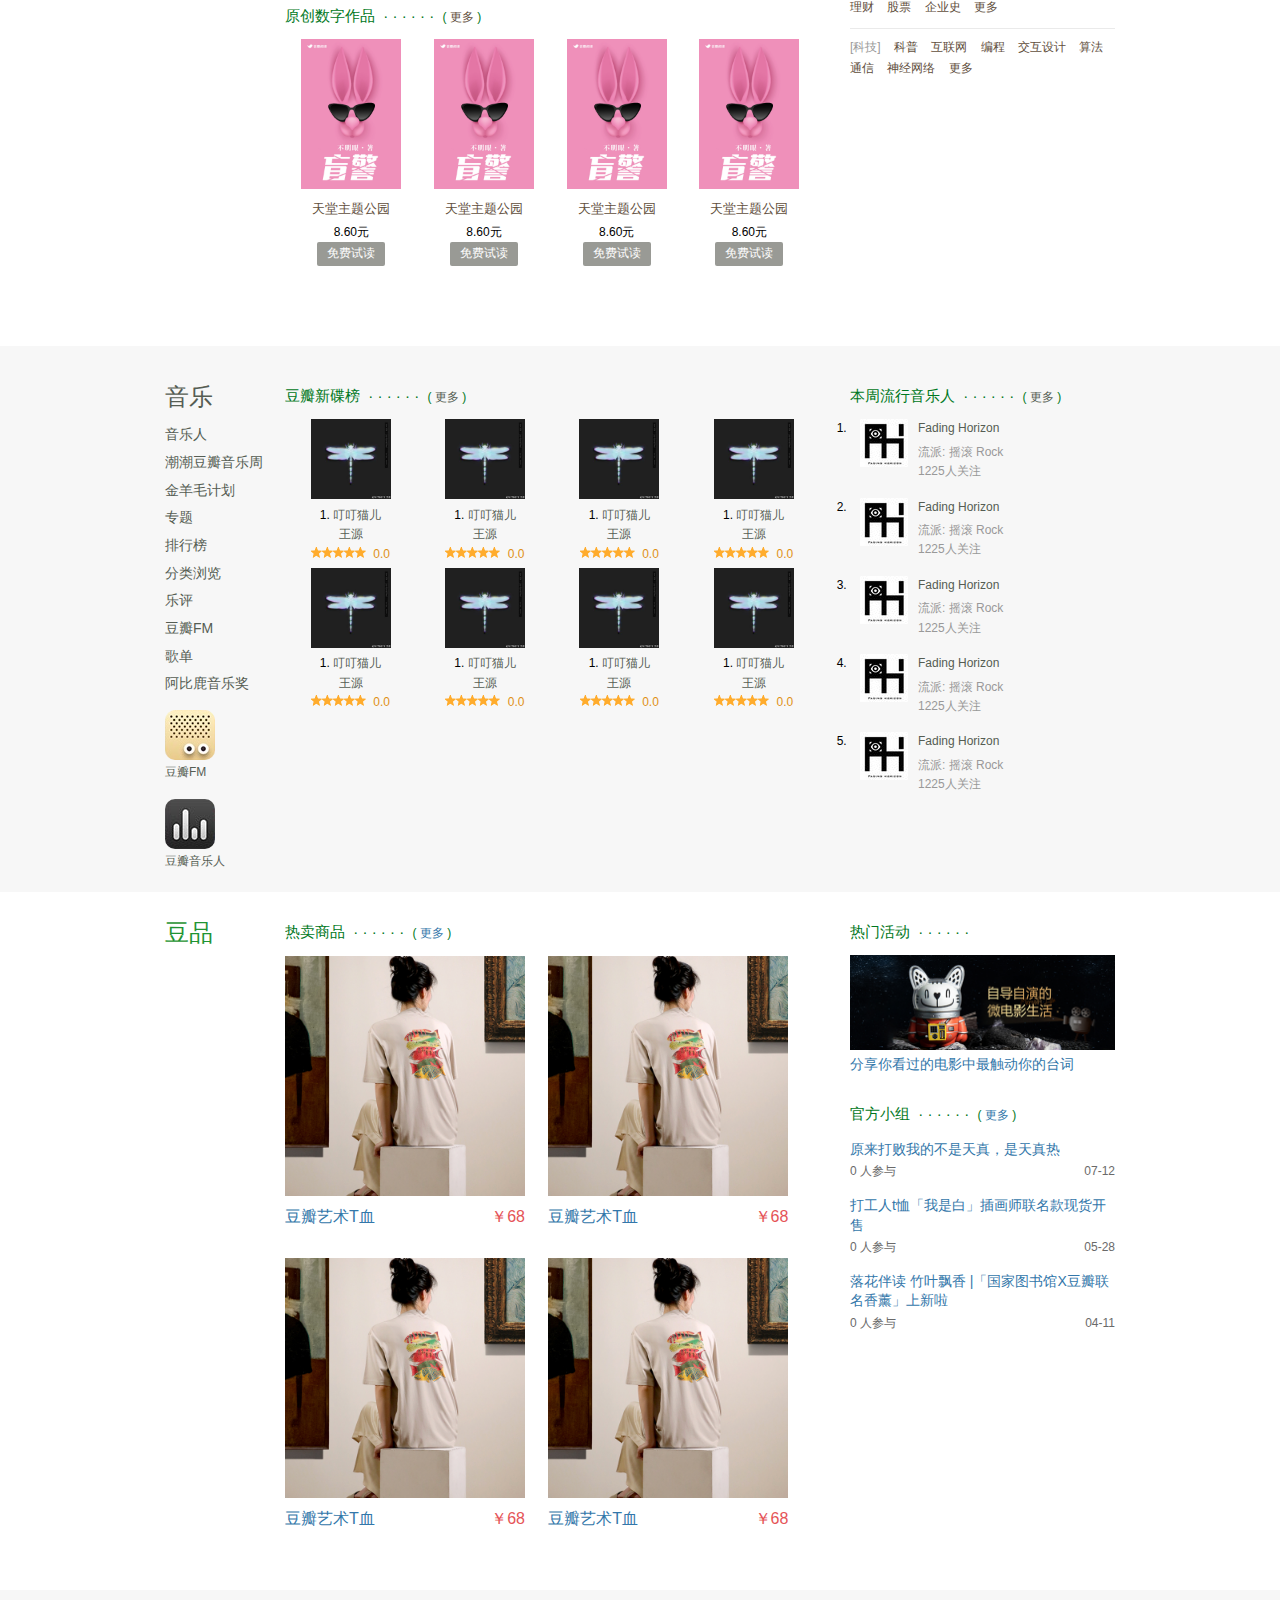
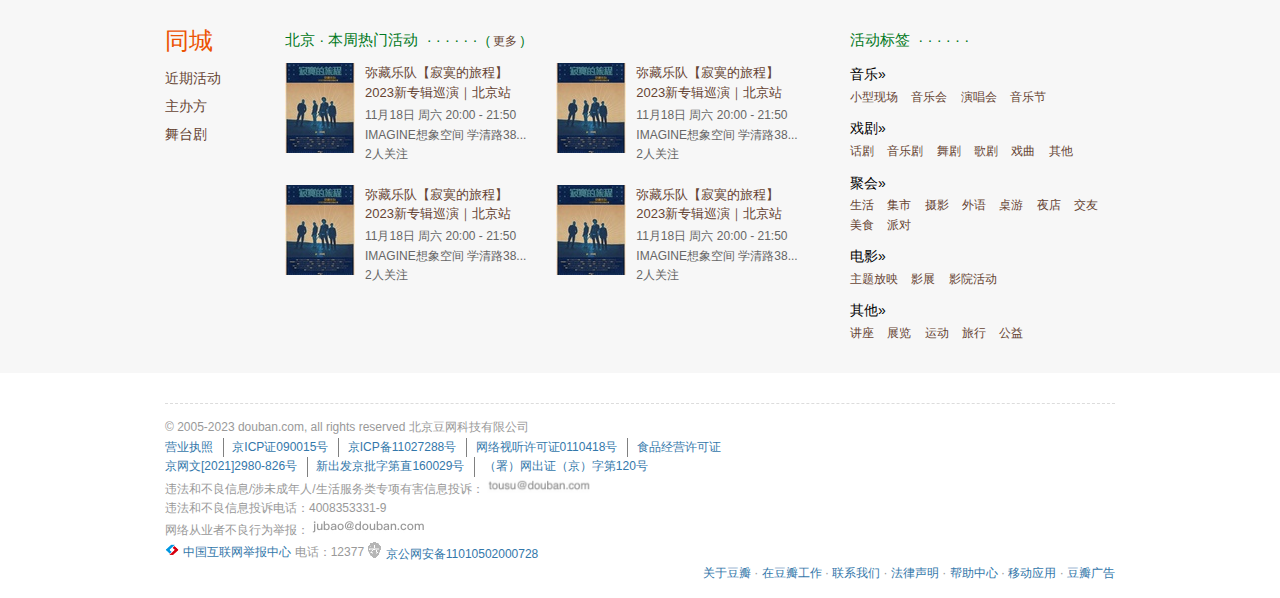
==== commit a7bea2cc: "complete" ====
--- a/项目/豆瓣首页/index.html
+++ b/项目/豆瓣首页/index.html
@@ -110,8 +110,8 @@
             </div>
         </section>
 
-        <section class="hot clearfix">
-            <div class="container">
+        <section class="hot">
+            <div class="container clearfix">
                 <div class="right-menu">
                     <div class="ad-container">
                         <img class="ad" src="./img/hot_ad.jpg" alt="">
@@ -495,8 +495,7 @@
                     </ul>
                 </div>
 
-                <!-- .rightbar? -->
-                <div class="grouped right-menu">
+                <div class="arrow-group right-menu">
                     <header class="title">
                         <h2>
                             小组分类 &nbsp;·&nbsp;·&nbsp;·&nbsp;·&nbsp;·&nbsp;·
@@ -727,7 +726,7 @@
                         <li class="new"><a href="">书评</a></li>
                         <li><a href="">购书单</a></li>
                         <li class="has-icon">
-                            <a class="icon"></a>
+                            <a class="app-icon app-icon-bird"></a>
                             <a href="">豆瓣阅读</a>
                         </li>
                     </ul>
@@ -981,7 +980,646 @@
                 </main>
             </div>
         </section>
+
+        <section class="music">
+            <div class="container clearfix">
+                <div class="left-menu">
+                    <h2 class="title">
+                        <a href="">音乐</a>
+                    </h2>
+                    <ul>
+                        <li><a href="">音乐人</a></li>
+                        <li><a href="">潮潮豆瓣音乐周</a></li>
+                        <li><a href="">金羊毛计划</a></li>
+                        <li><a href="">专题</a></li>
+                        <li><a href="">排行榜</a></li>
+                        <li><a href="">分类浏览</a></li>
+                        <li><a href="">乐评</a></li>
+                        <li><a href="">豆瓣FM</a></li>
+                        <li><a href="">歌单</a></li>
+                        <li><a href="">阿比鹿音乐奖</a></li>
+                        <li class="has-icon">
+                            <a class="app-icon app-icon-radio"></a>
+                            <a href="">豆瓣FM</a>
+                        </li>
+                        <li class="has-icon">
+                            <a class="app-icon app-icon-music"></a>
+                            <a href="">豆瓣音乐人</a>
+                        </li>
+                    </ul>
+                </div>
+
+                <div class="right-menu">
+                    <header class="title">
+                        <h2>
+                            本周流行音乐人 &nbsp;·&nbsp;·&nbsp;·&nbsp;·&nbsp;·&nbsp;·
+                            &nbsp;<span>( <a href="">更多</a> )</span>
+                        </h2>
+                    </header>
+
+                    <ol class="authors-list">
+                        <li class="author">
+                            <div class="author-wrapper">
+                                <div class="author-img">
+                                    <img src="./img/music_author-img.jpg" alt="">
+                                </div>
+                                <div class="album-name">
+                                    <a href="">
+                                        Fading Horizon
+                                    </a>
+                                </div>
+                                <div class="author-details">流派: 摇滚 Rock</div>
+                                <div class="followers">1225人关注</div>
+                            </div>
+                        </li>
+                        <li class="author">
+                            <div class="author-wrapper">
+                                <div class="author-img">
+                                    <img src="./img/music_author-img.jpg" alt="">
+                                </div>
+                                <div class="album-name">
+                                    <a href="">
+                                        Fading Horizon
+                                    </a>
+                                </div>
+                                <div class="author-details">流派: 摇滚 Rock</div>
+                                <div class="followers">1225人关注</div>
+                            </div>
+                        </li>
+                        <li class="author">
+                            <div class="author-wrapper">
+                                <div class="author-img">
+                                    <img src="./img/music_author-img.jpg" alt="">
+                                </div>
+                                <div class="album-name">
+                                    <a href="">
+                                        Fading Horizon
+                                    </a>
+                                </div>
+                                <div class="author-details">流派: 摇滚 Rock</div>
+                                <div class="followers">1225人关注</div>
+                            </div>
+                        </li>
+                        <li class="author">
+                            <div class="author-wrapper">
+                                <div class="author-img">
+                                    <img src="./img/music_author-img.jpg" alt="">
+                                </div>
+                                <div class="album-name">
+                                    <a href="">
+                                        Fading Horizon
+                                    </a>
+                                </div>
+                                <div class="author-details">流派: 摇滚 Rock</div>
+                                <div class="followers">1225人关注</div>
+                            </div>
+                        </li>
+                        <li class="author">
+                            <div class="author-wrapper">
+                                <div class="author-img">
+                                    <img src="./img/music_author-img.jpg" alt="">
+                                </div>
+                                <div class="album-name">
+                                    <a href="">
+                                        Fading Horizon
+                                    </a>
+                                </div>
+                                <div class="author-details">流派: 摇滚 Rock</div>
+                                <div class="followers">1225人关注</div>
+                            </div>
+                        </li>
+                    </ol>
+                </div>
+
+                <main class="main">
+                    <header class="title">
+                        <h2>
+                            豆瓣新碟榜 &nbsp;·&nbsp;·&nbsp;·&nbsp;·&nbsp;·&nbsp;·
+                            &nbsp;<span>( <a href="">更多</a> )</span>
+                        </h2>
+                    </header>
+
+                    <div class="content">
+                        <ul>
+                            <li>
+                                <div class="wrapper">
+                                    <div class="author-img"><img src="./img/music_rank-img.jpg" alt=""></div>
+                                    <div class="album-name">
+                                        1. <a href="">叮叮猫儿</a>
+                                    </div>
+                                    <div class="author-name">
+                                        <a href="">王源</a>
+                                    </div>
+                                    <div class="rank">
+                                        <span class="star-ranking"></span>
+                                        <span class="rating">0.0</span>
+                                    </div>
+                                </div>
+                            </li>
+                            <li>
+                                <div class="wrapper">
+                                    <div class="author-img"><img src="./img/music_rank-img.jpg" alt=""></div>
+                                    <div class="album-name">
+                                        1. <a href="">叮叮猫儿</a>
+                                    </div>
+                                    <div class="author-name">
+                                        <a href="">王源</a>
+                                    </div>
+                                    <div class="rank">
+                                        <span class="star-ranking"></span>
+                                        <span class="rating">0.0</span>
+                                    </div>
+                                </div>
+                            </li>
+                            <li>
+                                <div class="wrapper">
+                                    <div class="author-img"><img src="./img/music_rank-img.jpg" alt=""></div>
+                                    <div class="album-name">
+                                        1. <a href="">叮叮猫儿</a>
+                                    </div>
+                                    <div class="author-name">
+                                        <a href="">王源</a>
+                                    </div>
+                                    <div class="rank">
+                                        <span class="star-ranking"></span>
+                                        <span class="rating">0.0</span>
+                                    </div>
+                                </div>
+                            </li>
+                            <li>
+                                <div class="wrapper">
+                                    <div class="author-img"><img src="./img/music_rank-img.jpg" alt=""></div>
+                                    <div class="album-name">
+                                        1. <a href="">叮叮猫儿</a>
+                                    </div>
+                                    <div class="author-name">
+                                        <a href="">王源</a>
+                                    </div>
+                                    <div class="rank">
+                                        <span class="star-ranking"></span>
+                                        <span class="rating">0.0</span>
+                                    </div>
+                                </div>
+                            </li>
+                            <li>
+                                <div class="wrapper">
+                                    <div class="author-img"><img src="./img/music_rank-img.jpg" alt=""></div>
+                                    <div class="album-name">
+                                        1. <a href="">叮叮猫儿</a>
+                                    </div>
+                                    <div class="author-name">
+                                        <a href="">王源</a>
+                                    </div>
+                                    <div class="rank">
+                                        <span class="star-ranking"></span>
+                                        <span class="rating">0.0</span>
+                                    </div>
+                                </div>
+                            </li>
+                            <li>
+                                <div class="wrapper">
+                                    <div class="author-img"><img src="./img/music_rank-img.jpg" alt=""></div>
+                                    <div class="album-name">
+                                        1. <a href="">叮叮猫儿</a>
+                                    </div>
+                                    <div class="author-name">
+                                        <a href="">王源</a>
+                                    </div>
+                                    <div class="rank">
+                                        <span class="star-ranking"></span>
+                                        <span class="rating">0.0</span>
+                                    </div>
+                                </div>
+                            </li>
+                            <li>
+                                <div class="wrapper">
+                                    <div class="author-img"><img src="./img/music_rank-img.jpg" alt=""></div>
+                                    <div class="album-name">
+                                        1. <a href="">叮叮猫儿</a>
+                                    </div>
+                                    <div class="author-name">
+                                        <a href="">王源</a>
+                                    </div>
+                                    <div class="rank">
+                                        <span class="star-ranking"></span>
+                                        <span class="rating">0.0</span>
+                                    </div>
+                                </div>
+                            </li>
+                            <li>
+                                <div class="wrapper">
+                                    <div class="author-img"><img src="./img/music_rank-img.jpg" alt=""></div>
+                                    <div class="album-name">
+                                        1. <a href="">叮叮猫儿</a>
+                                    </div>
+                                    <div class="author-name">
+                                        <a href="">王源</a>
+                                    </div>
+                                    <div class="rank">
+                                        <span class="star-ranking"></span>
+                                        <span class="rating">0.0</span>
+                                    </div>
+                                </div>
+                            </li>
+                        </ul>
+                    </div>
+                </main>
+            </div>
+        </section>
+
+        <section class="merch">
+            <div class="container">
+                <div class="left-menu">
+                    <h2 class="title">
+                        <a href="">豆品</a>
+                    </h2>
+                </div>
+
+                <div class="right-menu">
+                    <div class="events">
+                        <header class="title">
+                            <h2>
+                                热门活动 &nbsp;·&nbsp;·&nbsp;·&nbsp;·&nbsp;·&nbsp;·
+                            </h2>
+                        </header>
+
+                        <a href="" class="banner-container hover-lighten">
+                            <img src="./img/merch-events-banner.jpg" alt="" class="banner">
+                        </a>
+
+                        <div class="share-quotes">
+                            <a href="">分享你看过的电影中最触动你的台词</a>
+                        </div>
+                    </div>
+
+                    <div class="official-groups">
+                        <header class="title">
+                            <h2>
+                                官方小组 &nbsp;·&nbsp;·&nbsp;·&nbsp;·&nbsp;·&nbsp;·
+                                &nbsp;<span>( <a href="">更多</a> )</span>
+                            </h2>
+                        </header>
+
+                        <ul>
+                            <li>
+                                <div class="group">
+                                    <div class="group-name">
+                                        <a href="">原来打败我的不是天真，是天真热</a>
+                                    </div>
+                                    <div class="info clearfix">
+                                        <span class="members">0 人参与</span>
+                                        <span class="date">07-12</span>
+                                    </div>
+                                </div>
+                            </li>
+                            <li>
+                                <div class="group">
+                                    <div class="group-name">
+                                        <a href="">打工人t恤「我是白」插画师联名款现货开售 </a>
+                                    </div>
+                                    <div class="info clearfix">
+                                        <span class="members">0 人参与</span>
+                                        <span class="date">05-28</span>
+                                    </div>
+                                </div>
+                            </li>
+                            <li>
+                                <div class="group">
+                                    <div class="group-name">
+                                        <a href="">落花伴读 竹叶飘香 |「国家图书馆X豆瓣联名香薰」上新啦 </a>
+                                    </div>
+                                    <div class="info clearfix">
+                                        <span class="members">0 人参与</span>
+                                        <span class="date">04-11</span>
+                                    </div>
+                                </div>
+                            </li>
+                        </ul>
+                    </div>
+                </div>
+
+                <main class="main">
+                    <header class="title">
+                        <h2>
+                            热卖商品 &nbsp;·&nbsp;·&nbsp;·&nbsp;·&nbsp;·&nbsp;·
+                            &nbsp;<span>( <a href="">更多</a> )</span>
+                        </h2>
+                    </header>
+
+                    <div class="hot-sales">
+                        <ul>
+                            <li>
+                                <div class="item">
+                                    <div class="pic-container">
+                                        <a href="" class="hover-lighten">
+                                            <img src="./img/merch-tshirt.jpg" alt="" class="picture">
+                                        </a>
+                                    </div>
+                                    <div class="info">
+                                        <a href="" class="name">豆瓣艺术T血</a>
+                                        <span class="price">￥68</span>
+                                    </div>
+                                </div>
+                            </li>
+                            <li>
+                                <div class="item">
+                                    <div class="pic-container">
+                                        <a href="" class="hover-lighten">
+                                            <img src="./img/merch-tshirt.jpg" alt="" class="picture">
+                                        </a>
+                                    </div>
+                                    <div class="info">
+                                        <a href="" class="name">豆瓣艺术T血</a>
+                                        <span class="price">￥68</span>
+                                    </div>
+                                </div>
+                            </li>
+                            <li>
+                                <div class="item">
+                                    <div class="pic-container">
+                                        <a href="" class="hover-lighten">
+                                            <img src="./img/merch-tshirt.jpg" alt="" class="picture">
+                                        </a>
+                                    </div>
+                                    <div class="info">
+                                        <a href="" class="name">豆瓣艺术T血</a>
+                                        <span class="price">￥68</span>
+                                    </div>
+                                </div>
+                            </li>
+                            <li>
+                                <div class="item">
+                                    <div class="pic-container">
+                                        <a href="" class="hover-lighten">
+                                            <img src="./img/merch-tshirt.jpg" alt="" class="picture">
+                                        </a>
+                                    </div>
+                                    <div class="info">
+                                        <a href="" class="name">豆瓣艺术T血</a>
+                                        <span class="price">￥68</span>
+                                    </div>
+                                </div>
+                            </li>
+                        </ul>
+                    </div>
+                </main>
+            </div>
+        </section>
+
+        <section class="local">
+            <div class="container clearfix">
+                <div class="left-menu">
+                    <header>
+                        <h2 class="title">
+                            <a href="">同城</a>
+                        </h2>
+                    </header>
+
+                    <ul>
+                        <li>
+                            <a href="">近期活动</a>
+                        </li>
+                        <li>
+                            <a href="">主办方</a>
+                        </li>
+                        <li>
+                            <a href="">舞台剧</a>
+                        </li>
+                    </ul>
+                </div>
+
+                <div class="right-menu">
+                    <header class="title">
+                        <h2>
+                            活动标签 &nbsp;·&nbsp;·&nbsp;·&nbsp;·&nbsp;·&nbsp;·
+                        </h2>
+                    </header>
+
+                    <div class="arrow-group">
+                        <ul>
+                            <li>
+                                <div class="classification">
+                                    <p class="title">
+                                        <a href="">音乐»</a>
+                                    </p>
+                                    <ul>
+                                        <li><a href="">小型现场</a></li>
+                                        <li><a href="">音乐会</a></li>
+                                        <li><a href="">演唱会</a></li>
+                                        <li><a href="">音乐节</a></li>
+                                    </ul>
+                                </div>
+                            </li>
+                            <li>
+                                <div class="classification">
+                                    <p class="title">
+                                        <a href="">戏剧»</a>
+                                    </p>
+                                    <ul>
+                                        <li><a href="">话剧</a></li>
+                                        <li><a href="">音乐剧</a></li>
+                                        <li><a href="">舞剧</a></li>
+                                        <li><a href="">歌剧</a></li>
+                                        <li><a href="">戏曲</a></li>
+                                        <li><a href="">其他</a></li>
+                                    </ul>
+                                </div>
+                            </li>
+                            <li>
+                                <div class="classification">
+                                    <p class="title">
+                                        <a href="">聚会»</a>
+                                    </p>
+                                    <ul>
+                                        <li><a href="">生活</a></li>
+                                        <li><a href="">集市</a></li>
+                                        <li><a href="">摄影</a></li>
+                                        <li><a href="">外语</a></li>
+                                        <li><a href="">桌游</a></li>
+                                        <li><a href="">夜店</a></li>
+                                        <li><a href="">交友</a></li>
+                                        <li><a href="">美食</a></li>
+                                        <li><a href="">派对</a></li>
+                                    </ul>
+                                </div>
+                            </li>
+                            <li>
+                                <div class="classification">
+                                    <p class="title">
+                                        <a href="">电影»</a>
+                                    </p>
+                                    <ul>
+                                        <li><a href="">主题放映</a></li>
+                                        <li><a href="">影展</a></li>
+                                        <li><a href="">影院活动</a></li>
+                                    </ul>
+                                </div>
+                            </li>
+                            <li>
+                                <div class="classification">
+                                    <p class="title">
+                                        <a href="">其他»</a>
+                                    </p>
+                                    <ul>
+                                        <li><a href="">讲座</a></li>
+                                        <li><a href="">展览</a></li>
+                                        <li><a href="">运动</a></li>
+                                        <li><a href="">旅行</a></li>
+                                        <li><a href="">公益</a></li>
+                                    </ul>
+                                </div>
+                            </li>
+                        </ul>
+                    </div>
+                </div>
+
+                <main class="main">
+                    <header class="title">
+                        <h2>
+                            北京 · 本周热门活动 &nbsp;·&nbsp;·&nbsp;·&nbsp;·&nbsp;·&nbsp;·
+                            &nbsp;<span>( <a href="">更多</a> )</span>
+                        </h2>
+                    </header>
+
+                    <div class="content">
+                        <ul>
+                            <li>
+                                <div class="poster">
+                                    <img src="./img/local_beijing-events-banner.jpg" alt="">
+                                </div>
+        
+                                <div class="description">
+                                    <div class="title">
+                                        <a href="">弥藏乐队【寂寞的旅程】2023新专辑巡演｜北京站</a>
+                                    </div>
+        
+                                    <div class="date">11月18日 周六 20:00 - 21:50</div>
+        
+                                    <div class="location">IMAGINE想象空间 学清路38...</div>
+        
+                                    <div class="interested">2人关注</div>
+                                </div>
+                            </li>
+                            <li>
+                                <div class="poster">
+                                    <img src="./img/local_beijing-events-banner.jpg" alt="">
+                                </div>
+        
+                                <div class="description">
+                                    <div class="title">
+                                        <a href="">弥藏乐队【寂寞的旅程】2023新专辑巡演｜北京站</a>
+                                    </div>
+        
+                                    <div class="date">11月18日 周六 20:00 - 21:50</div>
+        
+                                    <div class="location">IMAGINE想象空间 学清路38...</div>
+        
+                                    <div class="interested">2人关注</div>
+                                </div>
+                            </li>
+                            <li>
+                                <div class="poster">
+                                    <img src="./img/local_beijing-events-banner.jpg" alt="">
+                                </div>
+        
+                                <div class="description">
+                                    <div class="title">
+                                        <a href="">弥藏乐队【寂寞的旅程】2023新专辑巡演｜北京站</a>
+                                    </div>
+        
+                                    <div class="date">11月18日 周六 20:00 - 21:50</div>
+        
+                                    <div class="location">IMAGINE想象空间 学清路38...</div>
+        
+                                    <div class="interested">2人关注</div>
+                                </div>
+                            </li>
+                            <li>
+                                <div class="poster">
+                                    <img src="./img/local_beijing-events-banner.jpg" alt="">
+                                </div>
+        
+                                <div class="description">
+                                    <div class="title">
+                                        <a href="">弥藏乐队【寂寞的旅程】2023新专辑巡演｜北京站</a>
+                                    </div>
+        
+                                    <div class="date">11月18日 周六 20:00 - 21:50</div>
+        
+                                    <div class="location">IMAGINE想象空间 学清路38...</div>
+        
+                                    <div class="interested">2人关注</div>
+                                </div>
+                            </li>
+                        </ul>
+                    </div>
+                </main>
+            </div>
+        </section>
     </main>
+
+    <footer class="footer">
+        <div class="container clearfix">
+            <p class="copyright">© 2005-2023 douban.com, all rights reserved 北京豆网科技有限公司</p>
+
+            <ul class="company-rights">
+                <li>
+                    <a href="">营业执照</a>
+                </li>
+                <li>
+                    <a href="">京ICP证090015号</a>
+                </li>
+                <li>
+                    <a href="">京ICP备11027288号</a>
+                </li>
+                <li>
+                    <a href="">网络视听许可证0110418号</a>
+                </li>
+                <li>
+                    <a href="">食品经营许可证</a>
+                </li>
+            </ul>
+
+            <ul class="company-rights">
+                <li>
+                    <a href="">京网文[2021]2980-826号</a>
+                </li>
+                <li>
+                    <a href="">新出发京批字第直160029号</a>
+                </li>
+                <li>
+                    <a href="">（署）网出证（京）字第120号</a>
+                </li>
+            </ul>
+
+            <p class="complaints">违法和不良信息/涉未成年人/生活服务类专项有害信息投诉：<img src="./img/complaints-contact.jpeg" alt=""></p>
+            <p class="complaints">违法和不良信息投诉电话：4008353331-9</p>
+            <p class="complaints">网络从业者不良行为举报：<img src="./img/reports-contact.jpg" alt=""></p>
+            <div class="security-contacts">
+                <span class="china-security">
+                    <img src="./img/china-internet-reporting-centre-logo.png" alt="">
+                    <a href="">中国互联网举报中心</a>
+                    <span>电话：12377</span>
+                </span>
+                <span class="china-security">
+                    <img src="./img/security-logo.gif" alt="">
+                    <a href="">京公网安备11010502000728</a>
+                </span>
+            </div>
+
+            <div class="extra">
+                <ul>
+                    <li><a href="">关于豆瓣</a></li>
+                    <li><a href="">在豆瓣工作</a></li>
+                    <li><a href="">联系我们</a></li>
+                    <li><a href="">法律声明</a></li>
+                    <li><a href="">帮助中心</a></li>
+                    <li><a href="">移动应用</a></li>
+                    <li><a href="">豆瓣广告</a></li>
+                </ul>
+            </div>
+        </div>
+    </footer>
 </body>
 
 </html>--- a/项目/豆瓣首页/css/index.css
+++ b/项目/豆瓣首页/css/index.css
@@ -5,4 +5,8 @@
 @import url("./time.css");
 @import url("./movies.css");
 @import url("./group.css");
-@import url("./books.css");+@import url("./books.css");
+@import url("./music.css");
+@import url("./merch.css");
+@import url("./local.css");
+@import url("./footer.css");